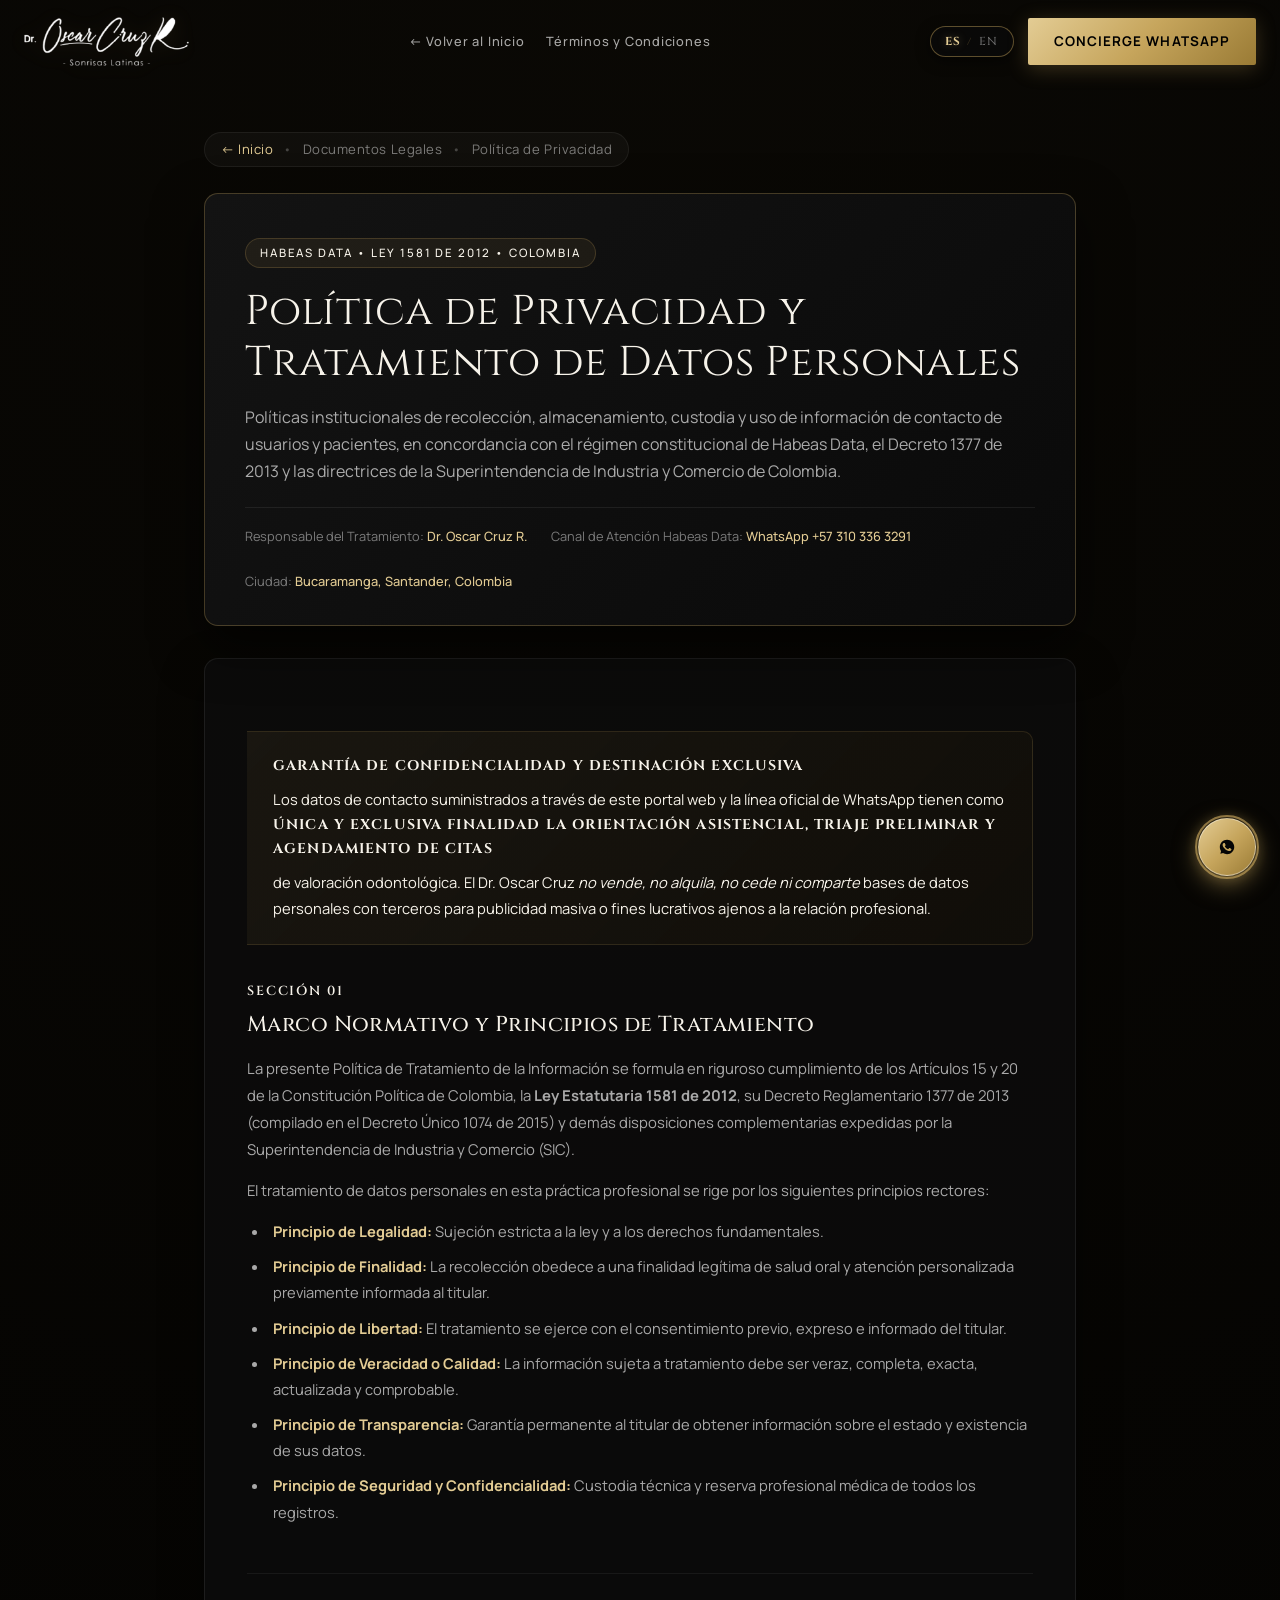
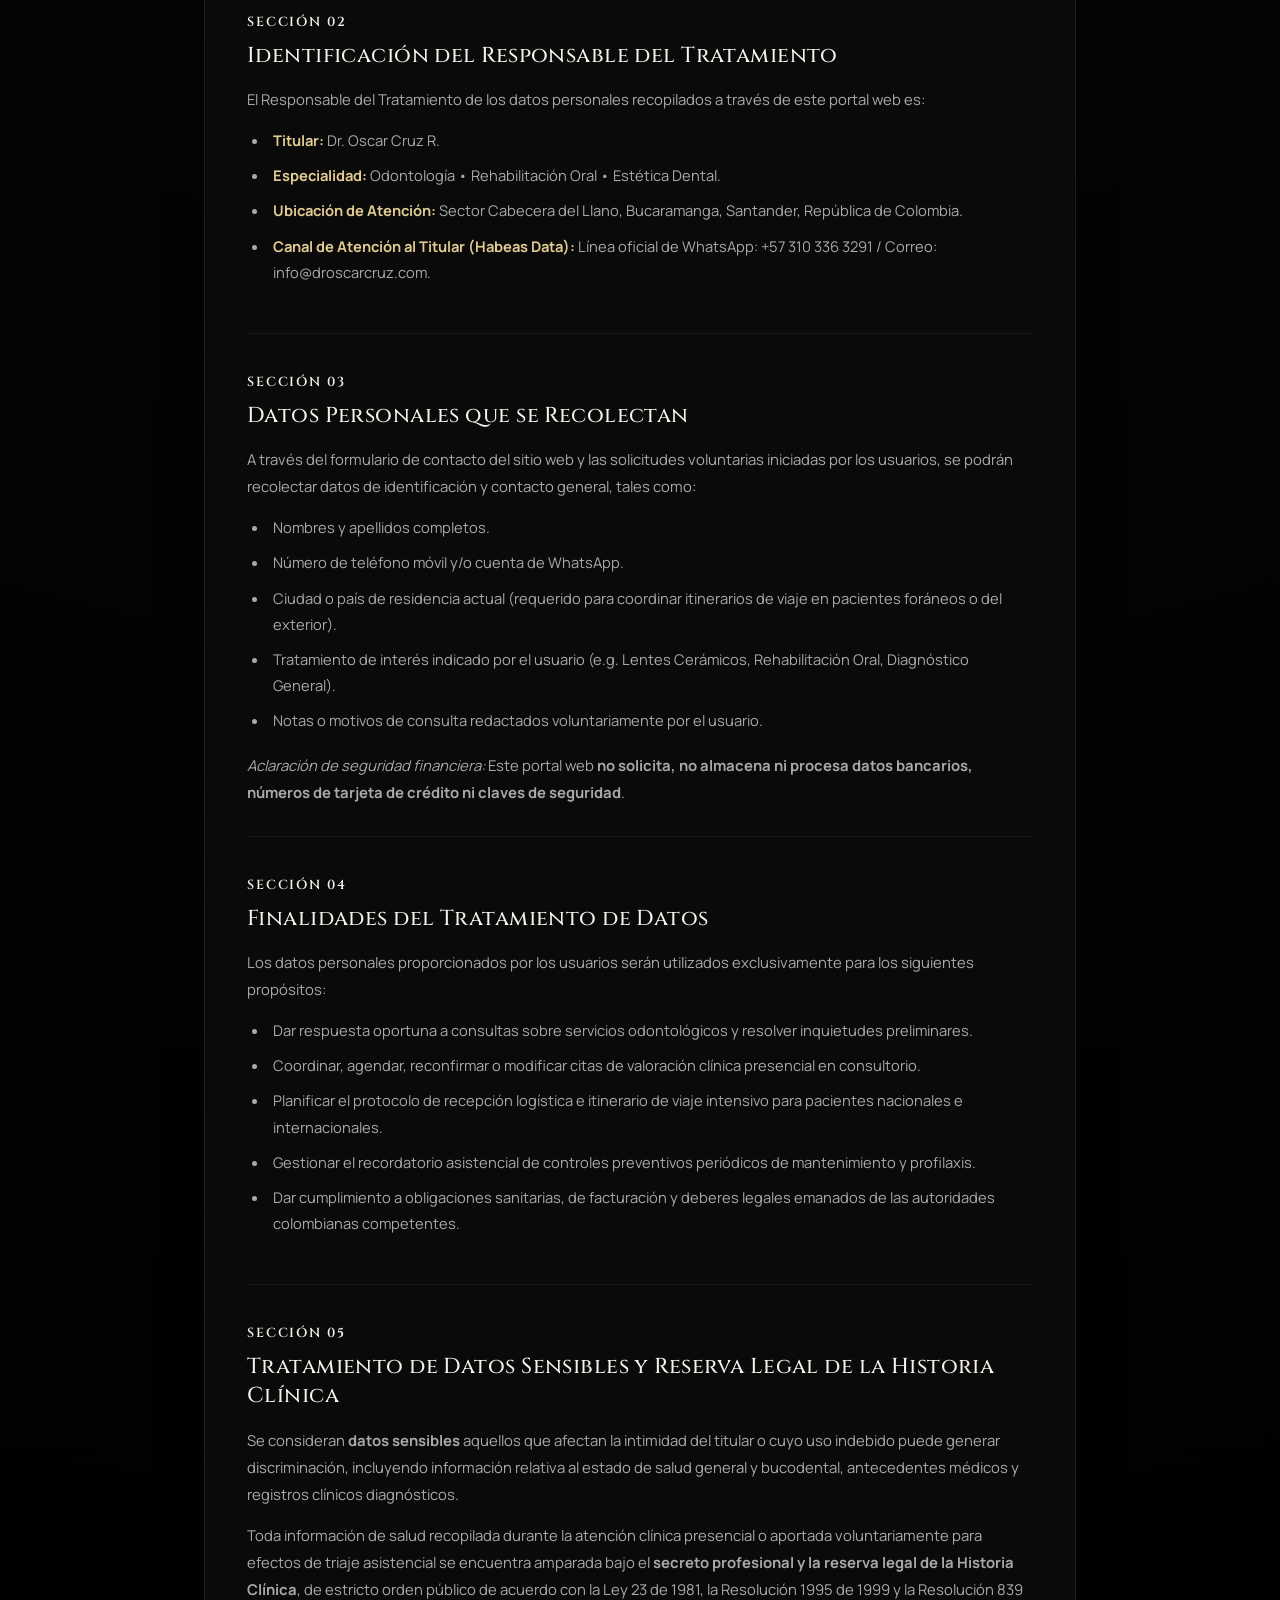
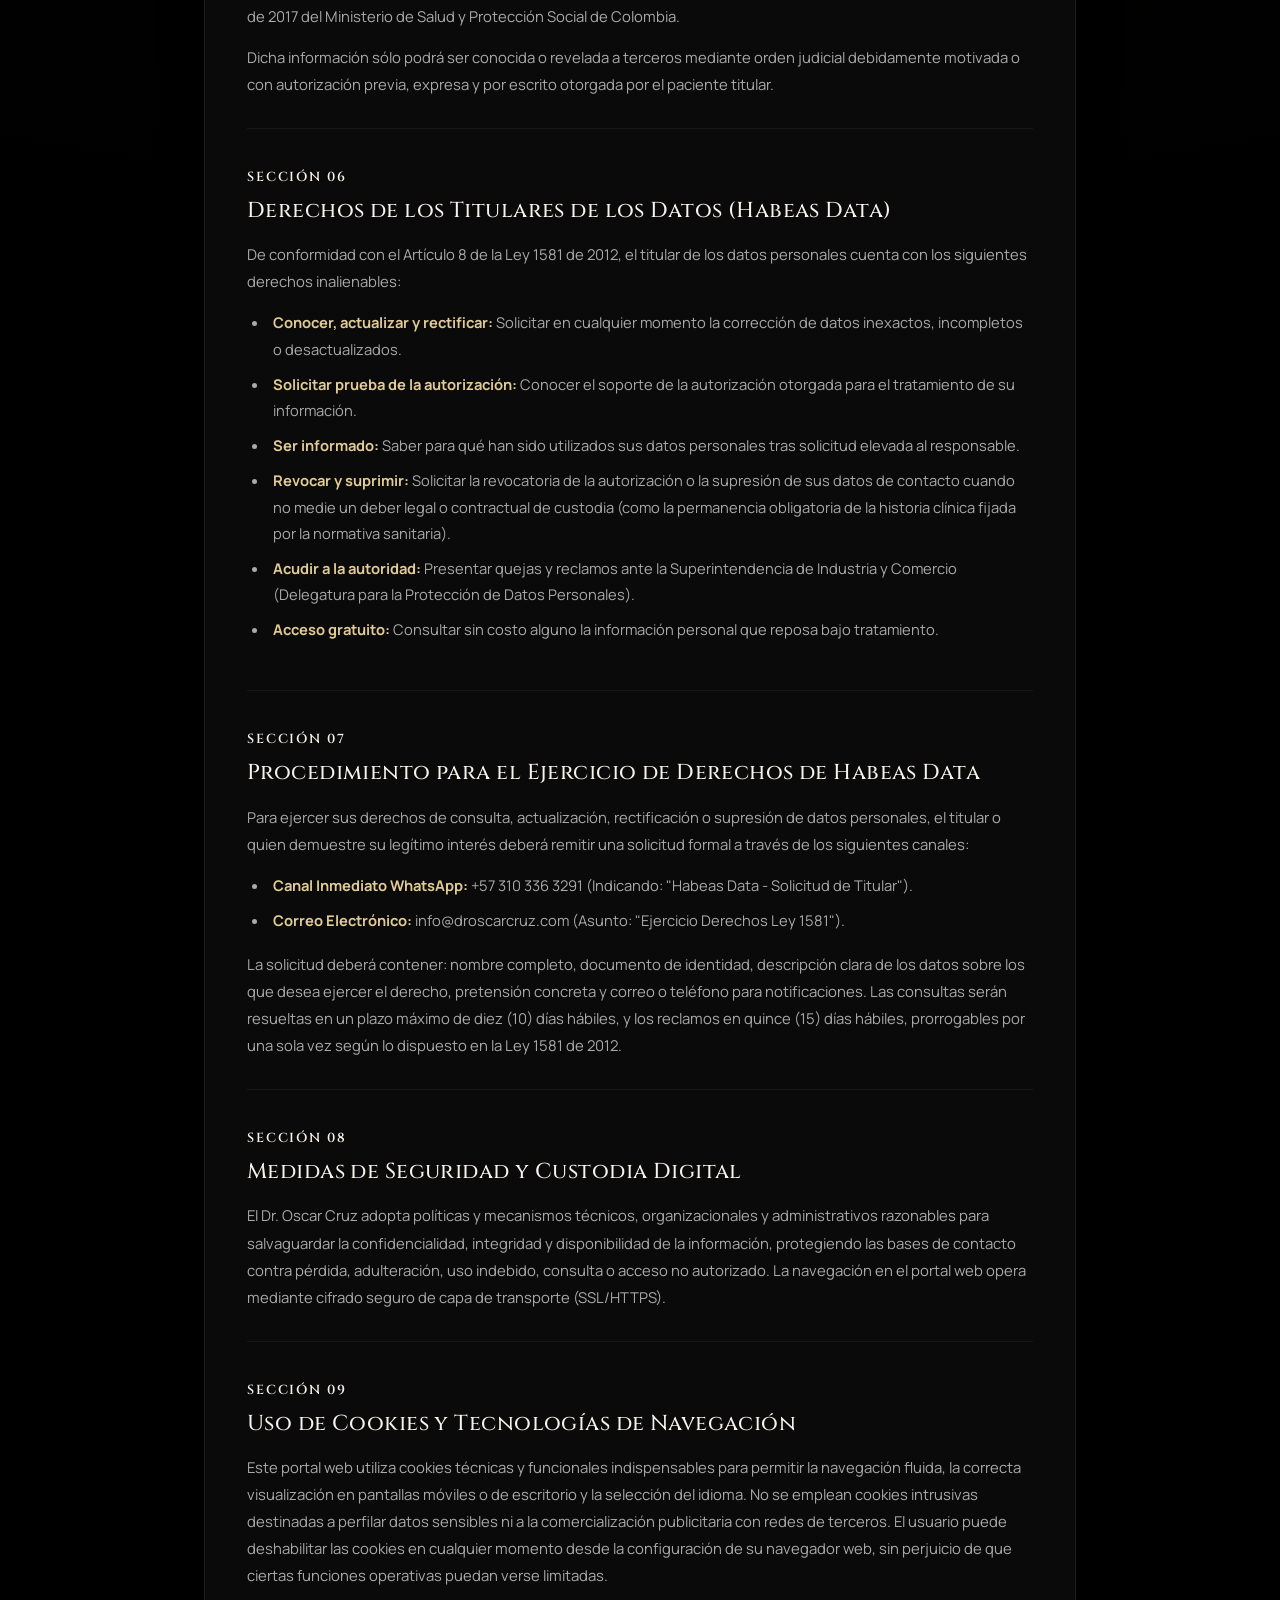
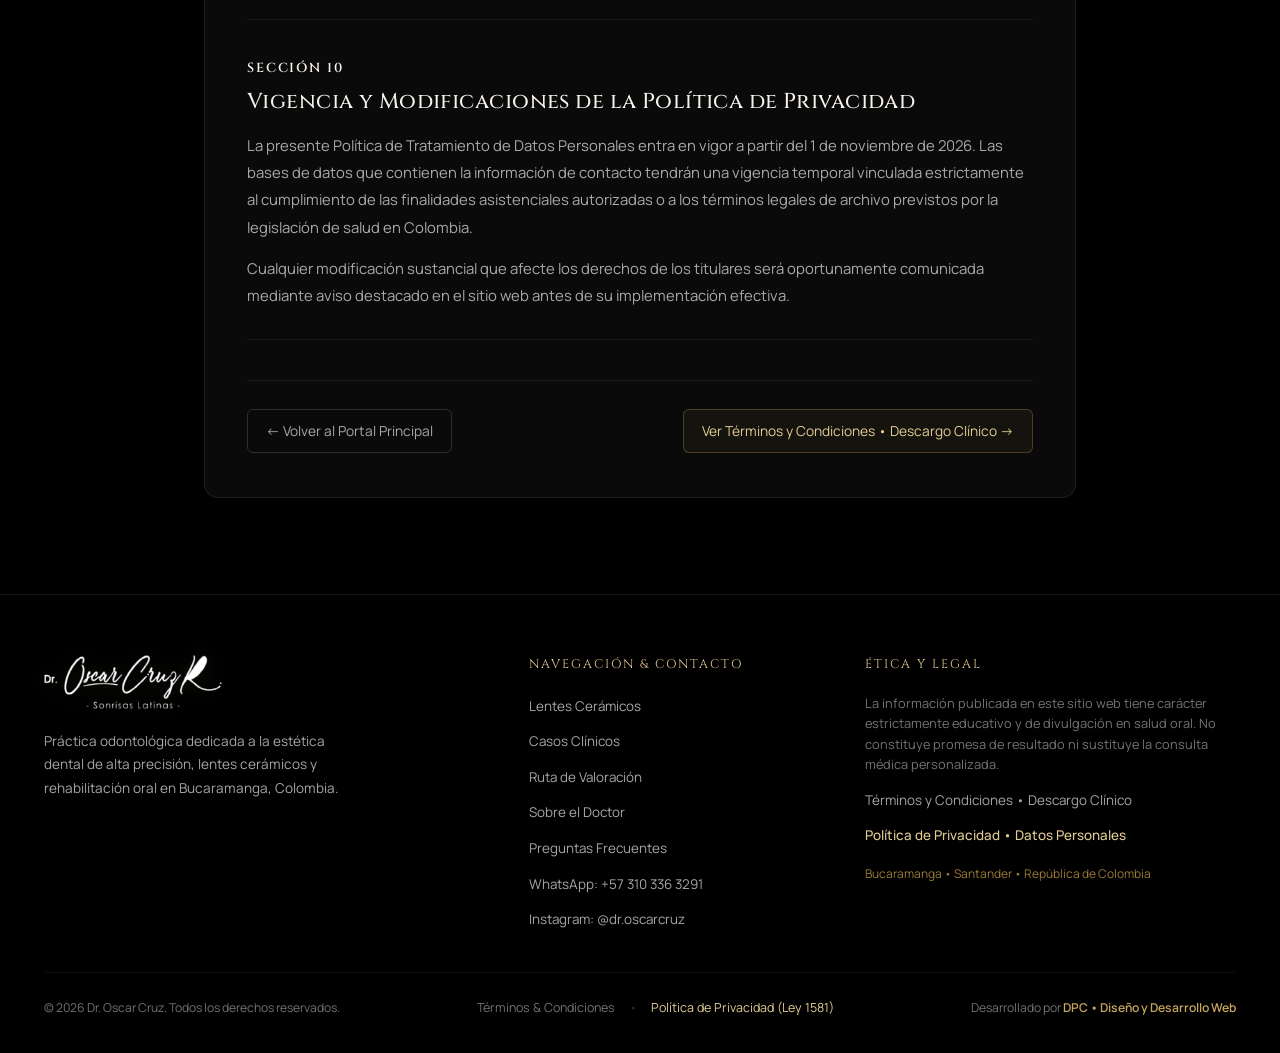
==== politica-de-privacidad.html @ 318e04a3 "feat: quiet luxury preloader entrance and continuous autoplay video reels" ====
<!DOCTYPE html>
<html lang="es">
<head>
    <meta charset="UTF-8">
    <meta name="viewport" content="width=device-width, initial-scale=1.0, maximum-scale=5.0">
    <title>Política de Privacidad &bull; Protección de Datos (Ley 1581) | Dr. Oscar Cruz R.</title>
    <meta name="description" content="Política de tratamiento y protección de datos personales (Habeas Data Ley 1581 de 2012) del sitio web oficial del Dr. Oscar Cruz R., Bucaramanga, Colombia.">
    <meta name="robots" content="index, follow">

    <!-- Google Fonts -->
    <link rel="preconnect" href="https://fonts.googleapis.com">
    <link rel="preconnect" href="https://fonts.gstatic.com" crossorigin>
    <link href="https://fonts.googleapis.com/css2?family=Cinzel:wght@400;500;600;700&family=Cormorant+Garamond:ital,wght@0,300;0,400;0,500;0,600;1,400&family=Manrope:wght@300;400;500;600&display=swap" rel="stylesheet">

    <!-- Favicon -->
    <link rel="icon" type="image/png" href="assets/img/logo_dr_oscar_cruz.png">

    <!-- Production CSS -->
    <link rel="stylesheet" href="css/styles.css?v=20261116_v11">
</head>
<body>

    <!-- ==========================================================================
         SITE HEADER
         ========================================================================== -->
    <header class="site-header scrolled" id="siteHeader">
        <div class="container header-inner">
            <!-- Brand Logo -->
            <a href="index.html" class="brand-lockup" aria-label="Dr. Oscar Cruz R. - Volver al Inicio">
                <img src="assets/img/logo_dr_oscar_cruz.png" alt="Dr. Oscar Cruz R. - Sonrisas Latinas" class="brand-logo-header" width="165" height="50">
            </a>

            <!-- Desktop Nav -->
            <nav class="main-nav" aria-label="Navegación legal">
                <a href="index.html" class="nav-link">&larr; Volver al Inicio</a>
                <a href="terminos-y-condiciones.html" class="nav-link">Términos y Condiciones</a>
            </nav>

            <!-- Header Actions -->
            <div class="header-actions-group">
                <button type="button" class="lang-toggle-btn" id="langToggleBtn" onclick="toggleLanguage(event)" aria-label="Cambiar idioma Español / Inglés" title="Cambiar idioma / Switch language">
                    <span class="lang-code active" data-lang="es">ES</span>
                    <span class="lang-divider">/</span>
                    <span class="lang-code" data-lang="en">EN</span>
                </button>

                <div class="header-cta">
                    <a href="https://wa.me/573103363291?text=Hola%20Dr.%20Oscar%20Cruz,%20quisiera%20consultar%20por%20una%20cita%20de%20valoraci%C3%B3n." target="_blank" rel="noopener" class="btn-gold-primary">
                        Concierge WhatsApp
                    </a>
                </div>

                <button class="hamburger-btn" id="hamburgerBtn" aria-label="Abrir menú" aria-expanded="false" aria-controls="mobileDrawer">
                    <div class="hamburger-icon">
                        <span></span>
                        <span></span>
                        <span></span>
                    </div>
                </button>
            </div>
        </div>
    </header>

    <!-- Mobile Navigation Drawer -->
    <div class="mobile-backdrop" id="mobileBackdrop"></div>
    <div class="mobile-drawer" id="mobileDrawer" aria-hidden="true">
        <button type="button" class="drawer-close" id="drawerClose" aria-label="Cerrar menú">
            <svg width="20" height="20" viewBox="0 0 24 24" fill="none" stroke="currentColor" stroke-width="1.8" stroke-linecap="round"><line x1="5" y1="5" x2="19" y2="19"/><line x1="19" y1="5" x2="5" y2="19"/></svg>
        </button>
        <div class="drawer-brand-header">
            <img src="assets/img/logo_dr_oscar_cruz.png" alt="Dr. Oscar Cruz R. - Sonrisas Latinas" class="drawer-logo-img" width="145" height="44">
        </div>
        <nav class="mobile-menu-links">
            <a href="index.html" class="mobile-nav-link" onclick="closeDrawer()">&larr; Volver al Inicio</a>
            <a href="terminos-y-condiciones.html" class="mobile-nav-link" onclick="closeDrawer()">Términos y Condiciones</a>
            <a href="index.html#tratamientos" class="mobile-nav-link" onclick="closeDrawer()">Tratamientos</a>
            <a href="index.html#contacto" class="mobile-nav-link" onclick="closeDrawer()">Contacto &amp; Ubicación</a>
        </nav>
        <div class="drawer-footer-cta">
            <a href="https://wa.me/573103363291?text=Hola%20Dr.%20Oscar%20Cruz,%20quisiera%20consultar%20por%20una%20cita%20de%20valoraci%C3%B3n." target="_blank" rel="noopener" class="btn-gold-primary" style="width: 100%;">
                Agendar por WhatsApp
            </a>
        </div>
    </div>

    <!-- ==========================================================================
         LEGAL CONTENT SECTION
         ========================================================================== -->
    <main class="legal-main">
        <div class="legal-container">

            <!-- Breadcrumb Navigation -->
            <div class="legal-breadcrumb">
                <a href="index.html">&larr; Inicio</a>
                <span class="sep">&bull;</span>
                <span>Documentos Legales</span>
                <span class="sep">&bull;</span>
                <span style="color: var(--text-light);">Política de Privacidad</span>
            </div>

            <!-- Header Card -->
            <div class="legal-header-card">
                <div class="legal-tag">Habeas Data &bull; Ley 1581 de 2012 &bull; Colombia</div>
                <h1 class="legal-title">Política de Privacidad y Tratamiento de Datos Personales</h1>
                <p class="legal-subtitle">
                    Políticas institucionales de recolección, almacenamiento, custodia y uso de información de contacto de usuarios y pacientes, en concordancia con el régimen constitucional de Habeas Data, el Decreto 1377 de 2013 y las directrices de la Superintendencia de Industria y Comercio de Colombia.
                </p>
                <div class="legal-meta-row">
                    <div class="legal-meta-item">
                        <span>Responsable del Tratamiento:</span> <strong>Dr. Oscar Cruz R.</strong>
                    </div>
                    <div class="legal-meta-item">
                        <span>Canal de Atención Habeas Data:</span> <strong>WhatsApp +57 310 336 3291</strong>
                    </div>
                    <div class="legal-meta-item">
                        <span>Ciudad:</span> <strong>Bucaramanga, Santander, Colombia</strong>
                    </div>
                </div>
            </div>

            <!-- Content Card -->
            <div class="legal-content-card">

                <!-- Primary Commitment Box -->
                <div class="legal-callout-warning">
                    <strong>Garantía de Confidencialidad y Destinación Exclusiva</strong>
                    Los datos de contacto suministrados a través de este portal web y la línea oficial de WhatsApp tienen como <strong>única y exclusiva finalidad la orientación asistencial, triaje preliminar y agendamiento de citas</strong> de valoración odontológica. El Dr. Oscar Cruz <em>no vende, no alquila, no cede ni comparte</em> bases de datos personales con terceros para publicidad masiva o fines lucrativos ajenos a la relación profesional.
                </div>

                <!-- Section 1 -->
                <div class="legal-section-block">
                    <div class="legal-sec-num">SECCIÓN 01</div>
                    <h2 class="legal-sec-h2">Marco Normativo y Principios de Tratamiento</h2>
                    <p class="legal-body-p">
                        La presente Política de Tratamiento de la Información se formula en riguroso cumplimiento de los Artículos 15 y 20 de la Constitución Política de Colombia, la <strong>Ley Estatutaria 1581 de 2012</strong>, su Decreto Reglamentario 1377 de 2013 (compilado en el Decreto Único 1074 de 2015) y demás disposiciones complementarias expedidas por la Superintendencia de Industria y Comercio (SIC).
                    </p>
                    <p class="legal-body-p">
                        El tratamiento de datos personales en esta práctica profesional se rige por los siguientes principios rectores:
                    </p>
                    <ul class="legal-list">
                        <li><strong>Principio de Legalidad:</strong> Sujeción estricta a la ley y a los derechos fundamentales.</li>
                        <li><strong>Principio de Finalidad:</strong> La recolección obedece a una finalidad legítima de salud oral y atención personalizada previamente informada al titular.</li>
                        <li><strong>Principio de Libertad:</strong> El tratamiento se ejerce con el consentimiento previo, expreso e informado del titular.</li>
                        <li><strong>Principio de Veracidad o Calidad:</strong> La información sujeta a tratamiento debe ser veraz, completa, exacta, actualizada y comprobable.</li>
                        <li><strong>Principio de Transparencia:</strong> Garantía permanente al titular de obtener información sobre el estado y existencia de sus datos.</li>
                        <li><strong>Principio de Seguridad y Confidencialidad:</strong> Custodia técnica y reserva profesional médica de todos los registros.</li>
                    </ul>
                </div>

                <!-- Section 2 -->
                <div class="legal-section-block">
                    <div class="legal-sec-num">SECCIÓN 02</div>
                    <h2 class="legal-sec-h2">Identificación del Responsable del Tratamiento</h2>
                    <p class="legal-body-p">
                        El Responsable del Tratamiento de los datos personales recopilados a través de este portal web es:
                    </p>
                    <ul class="legal-list">
                        <li><strong>Titular:</strong> Dr. Oscar Cruz R.</li>
                        <li><strong>Especialidad:</strong> Odontología &bull; Rehabilitación Oral &bull; Estética Dental.</li>
                        <li><strong>Ubicación de Atención:</strong> Sector Cabecera del Llano, Bucaramanga, Santander, República de Colombia.</li>
                        <li><strong>Canal de Atención al Titular (Habeas Data):</strong> Línea oficial de WhatsApp: +57 310 336 3291 / Correo: info@droscarcruz.com.</li>
                    </ul>
                </div>

                <!-- Section 3 -->
                <div class="legal-section-block">
                    <div class="legal-sec-num">SECCIÓN 03</div>
                    <h2 class="legal-sec-h2">Datos Personales que se Recolectan</h2>
                    <p class="legal-body-p">
                        A través del formulario de contacto del sitio web y las solicitudes voluntarias iniciadas por los usuarios, se podrán recolectar datos de identificación y contacto general, tales como:
                    </p>
                    <ul class="legal-list">
                        <li>Nombres y apellidos completos.</li>
                        <li>Número de teléfono móvil y/o cuenta de WhatsApp.</li>
                        <li>Ciudad o país de residencia actual (requerido para coordinar itinerarios de viaje en pacientes foráneos o del exterior).</li>
                        <li>Tratamiento de interés indicado por el usuario (e.g. Lentes Cerámicos, Rehabilitación Oral, Diagnóstico General).</li>
                        <li>Notas o motivos de consulta redactados voluntariamente por el usuario.</li>
                    </ul>
                    <p class="legal-body-p">
                        <em>Aclaración de seguridad financiera:</em> Este portal web <strong>no solicita, no almacena ni procesa datos bancarios, números de tarjeta de crédito ni claves de seguridad</strong>.
                    </p>
                </div>

                <!-- Section 4 -->
                <div class="legal-section-block">
                    <div class="legal-sec-num">SECCIÓN 04</div>
                    <h2 class="legal-sec-h2">Finalidades del Tratamiento de Datos</h2>
                    <p class="legal-body-p">
                        Los datos personales proporcionados por los usuarios serán utilizados exclusivamente para los siguientes propósitos:
                    </p>
                    <ul class="legal-list">
                        <li>Dar respuesta oportuna a consultas sobre servicios odontológicos y resolver inquietudes preliminares.</li>
                        <li>Coordinar, agendar, reconfirmar o modificar citas de valoración clínica presencial en consultorio.</li>
                        <li>Planificar el protocolo de recepción logística e itinerario de viaje intensivo para pacientes nacionales e internacionales.</li>
                        <li>Gestionar el recordatorio asistencial de controles preventivos periódicos de mantenimiento y profilaxis.</li>
                        <li>Dar cumplimiento a obligaciones sanitarias, de facturación y deberes legales emanados de las autoridades colombianas competentes.</li>
                    </ul>
                </div>

                <!-- Section 5 -->
                <div class="legal-section-block">
                    <div class="legal-sec-num">SECCIÓN 05</div>
                    <h2 class="legal-sec-h2">Tratamiento de Datos Sensibles y Reserva Legal de la Historia Clínica</h2>
                    <p class="legal-body-p">
                        Se consideran <strong>datos sensibles</strong> aquellos que afectan la intimidad del titular o cuyo uso indebido puede generar discriminación, incluyendo información relativa al estado de salud general y bucodental, antecedentes médicos y registros clínicos diagnósticos.
                    </p>
                    <p class="legal-body-p">
                        Toda información de salud recopilada durante la atención clínica presencial o aportada voluntariamente para efectos de triaje asistencial se encuentra amparada bajo el <strong>secreto profesional y la reserva legal de la Historia Clínica</strong>, de estricto orden público de acuerdo con la Ley 23 de 1981, la Resolución 1995 de 1999 y la Resolución 839 de 2017 del Ministerio de Salud y Protección Social de Colombia.
                    </p>
                    <p class="legal-body-p">
                        Dicha información sólo podrá ser conocida o revelada a terceros mediante orden judicial debidamente motivada o con autorización previa, expresa y por escrito otorgada por el paciente titular.
                    </p>
                </div>

                <!-- Section 6 -->
                <div class="legal-section-block">
                    <div class="legal-sec-num">SECCIÓN 06</div>
                    <h2 class="legal-sec-h2">Derechos de los Titulares de los Datos (Habeas Data)</h2>
                    <p class="legal-body-p">
                        De conformidad con el Artículo 8 de la Ley 1581 de 2012, el titular de los datos personales cuenta con los siguientes derechos inalienables:
                    </p>
                    <ul class="legal-list">
                        <li><strong>Conocer, actualizar y rectificar:</strong> Solicitar en cualquier momento la corrección de datos inexactos, incompletos o desactualizados.</li>
                        <li><strong>Solicitar prueba de la autorización:</strong> Conocer el soporte de la autorización otorgada para el tratamiento de su información.</li>
                        <li><strong>Ser informado:</strong> Saber para qué han sido utilizados sus datos personales tras solicitud elevada al responsable.</li>
                        <li><strong>Revocar y suprimir:</strong> Solicitar la revocatoria de la autorización o la supresión de sus datos de contacto cuando no medie un deber legal o contractual de custodia (como la permanencia obligatoria de la historia clínica fijada por la normativa sanitaria).</li>
                        <li><strong>Acudir a la autoridad:</strong> Presentar quejas y reclamos ante la Superintendencia de Industria y Comercio (Delegatura para la Protección de Datos Personales).</li>
                        <li><strong>Acceso gratuito:</strong> Consultar sin costo alguno la información personal que reposa bajo tratamiento.</li>
                    </ul>
                </div>

                <!-- Section 7 -->
                <div class="legal-section-block">
                    <div class="legal-sec-num">SECCIÓN 07</div>
                    <h2 class="legal-sec-h2">Procedimiento para el Ejercicio de Derechos de Habeas Data</h2>
                    <p class="legal-body-p">
                        Para ejercer sus derechos de consulta, actualización, rectificación o supresión de datos personales, el titular o quien demuestre su legítimo interés deberá remitir una solicitud formal a través de los siguientes canales:
                    </p>
                    <ul class="legal-list">
                        <li><strong>Canal Inmediato WhatsApp:</strong> +57 310 336 3291 (Indicando: "Habeas Data - Solicitud de Titular").</li>
                        <li><strong>Correo Electrónico:</strong> info@droscarcruz.com (Asunto: "Ejercicio Derechos Ley 1581").</li>
                    </ul>
                    <p class="legal-body-p">
                        La solicitud deberá contener: nombre completo, documento de identidad, descripción clara de los datos sobre los que desea ejercer el derecho, pretensión concreta y correo o teléfono para notificaciones. Las consultas serán resueltas en un plazo máximo de diez (10) días hábiles, y los reclamos en quince (15) días hábiles, prorrogables por una sola vez según lo dispuesto en la Ley 1581 de 2012.
                    </p>
                </div>

                <!-- Section 8 -->
                <div class="legal-section-block">
                    <div class="legal-sec-num">SECCIÓN 08</div>
                    <h2 class="legal-sec-h2">Medidas de Seguridad y Custodia Digital</h2>
                    <p class="legal-body-p">
                        El Dr. Oscar Cruz adopta políticas y mecanismos técnicos, organizacionales y administrativos razonables para salvaguardar la confidencialidad, integridad y disponibilidad de la información, protegiendo las bases de contacto contra pérdida, adulteración, uso indebido, consulta o acceso no autorizado. La navegación en el portal web opera mediante cifrado seguro de capa de transporte (SSL/HTTPS).
                    </p>
                </div>

                <!-- Section 9 -->
                <div class="legal-section-block">
                    <div class="legal-sec-num">SECCIÓN 09</div>
                    <h2 class="legal-sec-h2">Uso de Cookies y Tecnologías de Navegación</h2>
                    <p class="legal-body-p">
                        Este portal web utiliza cookies técnicas y funcionales indispensables para permitir la navegación fluida, la correcta visualización en pantallas móviles o de escritorio y la selección del idioma. No se emplean cookies intrusivas destinadas a perfilar datos sensibles ni a la comercialización publicitaria con redes de terceros. El usuario puede deshabilitar las cookies en cualquier momento desde la configuración de su navegador web, sin perjuicio de que ciertas funciones operativas puedan verse limitadas.
                    </p>
                </div>

                <!-- Section 10 -->
                <div class="legal-section-block">
                    <div class="legal-sec-num">SECCIÓN 10</div>
                    <h2 class="legal-sec-h2">Vigencia y Modificaciones de la Política de Privacidad</h2>
                    <p class="legal-body-p">
                        La presente Política de Tratamiento de Datos Personales entra en vigor a partir del 1 de noviembre de 2026. Las bases de datos que contienen la información de contacto tendrán una vigencia temporal vinculada estrictamente al cumplimiento de las finalidades asistenciales autorizadas o a los términos legales de archivo previstos por la legislación de salud en Colombia.
                    </p>
                    <p class="legal-body-p">
                        Cualquier modificación sustancial que afecte los derechos de los titulares será oportunamente comunicada mediante aviso destacado en el sitio web antes de su implementación efectiva.
                    </p>
                </div>

                <!-- Navigation between legal pages -->
                <div class="legal-nav-switch">
                    <a href="index.html" class="legal-btn-link legal-back-home">&larr; Volver al Portal Principal</a>
                    <a href="terminos-y-condiciones.html" class="legal-btn-link">Ver Términos y Condiciones &bull; Descargo Clínico &rarr;</a>
                </div>

            </div>
        </div>
    </main>

    <!-- ==========================================================================
         SITE FOOTER
         ========================================================================== -->
    <footer class="site-footer">
        <div class="container">
            <div class="footer-grid">
                <!-- Col 1: Brand -->
                <div>
                    <a href="index.html" class="brand-lockup footer-brand-lockup" aria-label="Dr. Oscar Cruz R. - Inicio">
                        <img src="assets/img/logo_dr_oscar_cruz.png" alt="Dr. Oscar Cruz R. - Sonrisas Latinas" class="brand-logo-footer" width="185" height="56" loading="lazy">
                    </a>
                    <p class="footer-brand-p">
                        Práctica odontológica dedicada a la estética dental de alta precisión, lentes cerámicos y rehabilitación oral en Bucaramanga, Colombia.
                    </p>
                </div>

                <!-- Col 2: Navigation & Direct Channels -->
                <div>
                    <div class="footer-col-title">Navegación &amp; Contacto</div>
                    <ul class="footer-links-list">
                        <li><a href="index.html#tratamientos">Lentes Cerámicos</a></li>
                        <li><a href="index.html#casos">Casos Clínicos</a></li>
                        <li><a href="index.html#proceso">Ruta de Valoración</a></li>
                        <li><a href="index.html#doctor">Sobre el Doctor</a></li>
                        <li><a href="index.html#preguntas">Preguntas Frecuentes</a></li>
                        <li><a href="https://wa.me/573103363291?text=Hola%20Dr.%20Oscar%20Cruz,%20quisiera%20agendar%20una%20valoraci%C3%B3n." target="_blank" rel="noopener">WhatsApp: +57 310 336 3291</a></li>
                        <li><a href="https://www.instagram.com/dr.oscarcruz?utm_source=ig_web_button_share_sheet&xtok=ZDNlZDc0MzIxNw==" target="_blank" rel="noopener">Instagram: @dr.oscarcruz</a></li>
                    </ul>
                </div>

                <!-- Col 3: Legal & Ethics -->
                <div>
                    <div class="footer-col-title">Ética y Legal</div>
                    <p style="font-size: 0.8rem; color: var(--text-dim); line-height: 1.6; margin-bottom: 12px;">
                        La información publicada en este sitio web tiene carácter estrictamente educativo y de divulgación en salud oral. No constituye promesa de resultado ni sustituye la consulta médica personalizada.
                    </p>
                    <ul class="footer-links-list" style="margin-bottom: 16px;">
                        <li><a href="terminos-y-condiciones.html">Términos y Condiciones &bull; Descargo Clínico</a></li>
                        <li><a href="politica-de-privacidad.html" style="color: var(--gold-soft); font-weight: 500;">Política de Privacidad &bull; Datos Personales</a></li>
                    </ul>
                    <p style="font-size: 0.75rem; color: var(--gold-deep);">
                        Bucaramanga &bull; Santander &bull; República de Colombia
                    </p>
                </div>
            </div>

            <div class="footer-bottom-bar">
                <div>
                    &copy; <span id="currentYear"></span> Dr. Oscar Cruz. Todos los derechos reservados.
                </div>
                <div class="footer-legal-bar-links" style="display: flex; gap: 14px; flex-wrap: wrap; align-items: center; justify-content: center; font-size: 0.78rem;">
                    <a href="terminos-y-condiciones.html" style="color: var(--text-dim); text-decoration: none;">Términos &amp; Condiciones</a>
                    <span style="color: var(--text-dim); opacity: 0.35;">&bull;</span>
                    <a href="politica-de-privacidad.html" style="color: var(--gold-soft); text-decoration: none;">Política de Privacidad (Ley 1581)</a>
                </div>
                <div>
                    Desarrollado por <span class="dpc-credit">DPC &bull; Diseño y Desarrollo Web</span>
                </div>
            </div>
        </div>
    </footer>

    <!-- Floating WhatsApp Button -->
    <a href="https://wa.me/573103363291?text=Hola%20Dr.%20Oscar%20Cruz,%20quisiera%20consultar%20por%20una%20cita%20de%20valoraci%C3%B3n." target="_blank" rel="noopener" class="floating-whatsapp-fab" aria-label="Escribir por WhatsApp al Dr. Oscar Cruz (310 336 3291)">
        <div class="whatsapp-fab-pulse"></div>
        <svg width="30" height="30" viewBox="0 0 24 24" fill="currentColor">
            <path d="M12.031 6.172c-3.181 0-5.767 2.586-5.768 5.766-.001 1.298.38 2.27 1.019 3.287l-.582 2.128 2.182-.573c.978.58 1.911.928 3.145.929 3.178 0 5.767-2.587 5.768-5.766.001-3.187-2.575-5.77-5.764-5.771zm3.392 8.244c-.144.405-.837.774-1.17.824-.299.045-.677.063-1.092-.069-.252-.08-.575-.187-.988-.365-1.739-.751-2.874-2.502-2.961-2.617-.087-.116-.708-.94-.708-1.793s.448-1.273.607-1.446c.159-.173.346-.217.462-.217l.332.006c.106.005.249-.04.39.298.144.347.491 1.2.534 1.287.043.087.072.188.014.304-.058.116-.087.188-.173.289l-.26.304c-.087.086-.177.18-.076.354.101.174.449.741.964 1.201.662.591 1.221.774 1.394.86.173.086.275.072.376-.044.101-.116.433-.506.549-.68.116-.173.231-.145.39-.087s1.011.477 1.184.564.289.13.332.202c.043.073.043.419-.101.824z"/>
        </svg>
    </a>

    <!-- Production JavaScript -->
    <script src="js/main.js?v=20261116_v11"></script>
</body>
</html>
---- css/styles.css ----
/* ==========================================================================
   DR. OSCAR CRUZ — SITIO WEB OFICIAL DE PRODUCCIÓN
   COLOR TOKENS & QUIET LUXURY FOUNDATIONS
   ========================================================================== */
:root {
    --black: #000000;
    --ink: #050505;
    --graphite: #0A0A0A;
    --charcoal: #242424;
    --border-dark: rgba(255, 255, 255, 0.08);
    
    --gold: #C6A55C;
    --gold-soft: #E3CC94;
    --gold-deep: #9A7B35;
    --gold-gradient: linear-gradient(135deg, #E3CC94 0%, #C6A55C 50%, #9A7B35 100%);
    --gold-glow: rgba(198, 165, 92, 0.22);
    --gold-border: rgba(198, 165, 92, 0.35);
    
    --ivory: #F7F3EA;
    --ivory-warm: #EFE9DC;
    --text-dark: #0A0A0A;
    --text-muted-light: #5A564F;
    --border-light: rgba(10, 10, 10, 0.08);

    --white: #FFFFFF;
    --text-muted: rgba(255, 255, 255, 0.65);
    --text-dim: rgba(255, 255, 255, 0.45);
    
    --font-serif: 'Cormorant Garamond', Georgia, serif;
    --font-display: 'Cinzel', 'Times New Roman', serif;
    --font-sans: 'Manrope', -apple-system, BlinkMacSystemFont, "Segoe UI", Roboto, sans-serif;
    
    --ease-luxury: cubic-bezier(0.16, 1, 0.3, 1);
    --header-h: 84px;
    --ig-grad: linear-gradient(45deg, #feda75 0%, #fa7e1e 25%, #d62976 50%, #962fbf 75%, #4f5bd5 100%);
}

/* Reset & Global Standards */
*, *::before, *::after {
    box-sizing: border-box;
    margin: 0;
    padding: 0;
}
html {
    scroll-behavior: smooth;
    -webkit-text-size-adjust: 100%;
    background-color: var(--black);
    color: var(--ivory);
    font-family: var(--font-sans);
}
body {
    line-height: 1.6;
    overflow-x: hidden;
    background-color: var(--black);
    font-size: 16px;
}
img {
    max-width: 100%;
    height: auto;
    display: block;
}
button, input, select, textarea {
    font-family: inherit;
    font-size: inherit;
}
a {
    color: inherit;
    text-decoration: none;
}

/* Accessible Focus Outline */
:focus-visible {
    outline: 2px solid var(--gold);
    outline-offset: 3px;
}

/* Global Section Anchor Offset for Sticky Header */
section[id] {
    scroll-margin-top: 88px;
}

/* Typography Utilities */
.text-gold-gradient {
    background: var(--gold-gradient);
    -webkit-background-clip: text;
    background-clip: text;
    -webkit-text-fill-color: transparent;
    display: inline-block;
}
.kicker-gold {
    font-family: var(--font-display);
    font-size: 0.75rem;
    letter-spacing: 0.22em;
    text-transform: uppercase;
    color: var(--gold-soft);
    display: inline-flex;
    align-items: center;
    gap: 10px;
    margin-bottom: 14px;
}
.kicker-gold::before, .kicker-gold::after {
    content: '';
    width: 24px;
    height: 1px;
    background: var(--gold-border);
}
.section-title-editorial {
    font-family: var(--font-serif);
    font-size: clamp(2.4rem, 4.5vw, 3.8rem);
    font-weight: 500;
    letter-spacing: -0.01em;
    line-height: 1.15;
    margin-bottom: 18px;
}
.section-subtitle-editorial {
    font-size: 1.05rem;
    max-width: 640px;
    line-height: 1.7;
    color: var(--text-muted);
    margin: 0 auto;
}

.container {
    width: 100%;
    max-width: 1240px;
    margin: 0 auto;
    padding: 0 24px;
}

/* ==========================================================================
   HEADER & NAVIGATION (GLASSMORPHISM & ACCESSIBLE)
   ========================================================================== */
.site-header {
    position: fixed;
    top: 0;
    left: 0;
    right: 0;
    height: var(--header-h);
    z-index: 100;
    transition: background 0.3s var(--ease-luxury), border-color 0.3s var(--ease-luxury), backdrop-filter 0.3s;
    display: flex;
    align-items: center;
    border-bottom: 1px solid transparent;
}
.site-header.scrolled {
    background: rgba(10, 10, 10, 0.92);
    backdrop-filter: blur(16px);
    border-bottom-color: var(--border-dark);
}
.header-inner {
    display: flex;
    align-items: center;
    justify-content: space-between;
    width: 100%;
}

/* Monogram Brand Mark */
.brand-lockup {
    display: flex;
    align-items: center;
    gap: 14px;
    text-decoration: none;
}
.monogram-circle {
    width: 44px;
    height: 44px;
    border-radius: 50%;
    border: 1px solid var(--gold);
    display: flex;
    align-items: center;
    justify-content: center;
    background: radial-gradient(circle, rgba(198, 165, 92, 0.15) 0%, transparent 80%);
    box-shadow: 0 0 15px rgba(198, 165, 92, 0.1);
    position: relative;
}
.monogram-text {
    font-family: var(--font-display);
    font-size: 1.05rem;
    font-weight: 700;
    color: var(--gold-soft);
    letter-spacing: 0.05em;
}
.brand-text-col {
    display: flex;
    flex-direction: column;
}
.brand-name {
    font-family: var(--font-display);
    font-size: 0.92rem;
    font-weight: 600;
    letter-spacing: 0.16em;
    color: var(--ivory);
    text-transform: uppercase;
}
.brand-tagline {
    font-size: 0.62rem;
    letter-spacing: 0.18em;
    text-transform: uppercase;
    color: var(--gold);
    font-weight: 500;
}

/* Navigation Links */
.main-nav {
    display: flex;
    align-items: center;
    gap: 28px;
}
.nav-link {
    font-size: 0.85rem;
    font-weight: 500;
    letter-spacing: 0.06em;
    color: var(--text-muted);
    transition: color 0.25s;
    position: relative;
    padding: 6px 0;
}
.nav-link:hover, .nav-link:focus {
    color: var(--gold-soft);
}
.nav-link::after {
    content: '';
    position: absolute;
    bottom: 0;
    left: 0;
    width: 0%;
    height: 1px;
    background: var(--gold);
    transition: width 0.3s var(--ease-luxury);
}
.nav-link:hover::after {
    width: 100%;
}

/* Header Actions & Language Toggle (ES / EN) */
.header-actions-group {
    display: flex;
    align-items: center;
    gap: 14px;
}
.lang-toggle-btn {
    display: inline-flex;
    align-items: center;
    justify-content: center;
    gap: 6px;
    background: rgba(10, 10, 10, 0.88);
    border: 1px solid rgba(198, 165, 92, 0.45);
    border-radius: 999px;
    padding: 7px 14px;
    font-family: var(--font-display);
    font-size: 0.72rem;
    letter-spacing: 0.12em;
    color: var(--text-muted);
    cursor: pointer;
    transition: all 0.25s var(--ease-luxury);
    box-shadow: 0 4px 14px rgba(0, 0, 0, 0.55);
    flex-shrink: 0;
}
.lang-toggle-btn:hover {
    border-color: var(--gold);
    background: rgba(198, 165, 92, 0.14);
    box-shadow: 0 0 16px rgba(198, 165, 92, 0.3);
}
.lang-toggle-btn .lang-code {
    color: rgba(255, 255, 255, 0.42);
    font-weight: 500;
    transition: color 0.2s ease, text-shadow 0.2s ease;
}
.lang-toggle-btn .lang-code.active {
    color: var(--gold-soft);
    font-weight: 700;
    text-shadow: 0 0 8px rgba(227, 204, 148, 0.4);
}
.lang-toggle-btn .lang-divider {
    color: rgba(198, 165, 92, 0.38);
    font-size: 0.65rem;
}
.drawer-lang-btn {
    width: 100%;
    padding: 11px 16px;
    margin-bottom: 12px;
    border-radius: 6px;
    font-size: 0.78rem;
}
@media (max-width: 640px) {
    .header-actions-group {
        gap: 10px;
    }
    .lang-toggle-btn {
        padding: 6px 11px;
        font-size: 0.68rem;
    }
}

/* Gold CTA Buttons */
.btn-gold-primary {
    background: var(--gold-gradient);
    color: var(--black);
    font-family: var(--font-sans);
    font-size: 0.84rem;
    font-weight: 700;
    letter-spacing: 0.08em;
    text-transform: uppercase;
    padding: 13px 26px;
    border-radius: 2px;
    display: inline-flex;
    align-items: center;
    justify-content: center;
    gap: 10px;
    border: none;
    cursor: pointer;
    text-decoration: none;
    transition: transform 0.25s var(--ease-luxury), box-shadow 0.25s var(--ease-luxury), filter 0.25s;
    box-shadow: 0 4px 20px rgba(198, 165, 92, 0.25);
}
.btn-gold-primary:hover {
    transform: translateY(-2px);
    box-shadow: 0 8px 28px rgba(198, 165, 92, 0.4);
    filter: brightness(1.05);
}
.btn-gold-outline {
    background: transparent;
    color: var(--ivory);
    border: 1px solid var(--gold-border);
    font-family: var(--font-sans);
    font-size: 0.84rem;
    font-weight: 600;
    letter-spacing: 0.08em;
    text-transform: uppercase;
    padding: 13px 26px;
    border-radius: 2px;
    display: inline-flex;
    align-items: center;
    justify-content: center;
    gap: 10px;
    text-decoration: none;
    transition: all 0.25s;
}
.btn-gold-outline:hover {
    border-color: var(--gold);
    background: rgba(198, 165, 92, 0.08);
    color: var(--gold-soft);
}

/* Mobile Hamburger */
.hamburger-btn {
    display: none;
    background: transparent;
    border: none;
    color: var(--ivory);
    cursor: pointer;
    padding: 8px;
    z-index: 102;
}
.hamburger-icon {
    width: 24px;
    height: 18px;
    position: relative;
    display: flex;
    flex-direction: column;
    justify-content: space-between;
}
.hamburger-icon span {
    display: block;
    height: 2px;
    width: 100%;
    background: var(--ivory);
    transition: all 0.3s;
}
.hamburger-btn[aria-expanded="true"] .hamburger-icon span:nth-child(1) {
    transform: translateY(8px) rotate(45deg);
}
.hamburger-btn[aria-expanded="true"] .hamburger-icon span:nth-child(2) {
    opacity: 0;
}
.hamburger-btn[aria-expanded="true"] .hamburger-icon span:nth-child(3) {
    transform: translateY(-8px) rotate(-45deg);
}

/* Mobile Nav Drawer */
.mobile-drawer {
    position: fixed;
    top: 0;
    right: 0;
    width: 82%;
    max-width: 360px;
    height: 100vh;
    background: var(--ink);
    border-left: 1px solid var(--border-dark);
    z-index: 101;
    transform: translateX(100%);
    transition: transform 0.4s var(--ease-luxury);
    padding: 110px 32px 40px;
    display: flex;
    flex-direction: column;
    justify-content: space-between;
}
.mobile-drawer.open {
    transform: translateX(0);
}
.mobile-backdrop {
    position: fixed;
    inset: 0;
    background: rgba(0, 0, 0, 0.7);
    backdrop-filter: blur(4px);
    z-index: 100;
    opacity: 0;
    pointer-events: none;
    transition: opacity 0.3s;
}
.mobile-backdrop.open {
    opacity: 1;
    pointer-events: auto;
}
.mobile-menu-links {
    display: flex;
    flex-direction: column;
    gap: 22px;
}
.mobile-nav-link {
    font-family: var(--font-serif);
    font-size: 1.5rem;
    color: var(--ivory);
    border-bottom: 1px solid rgba(255, 255, 255, 0.05);
    padding-bottom: 12px;
}

/* ==========================================================================
   HERO SECTION: REFINED EDITORIAL BALANCE
   ========================================================================== */
.hero-section {
    position: relative;
    min-height: 100vh;
    padding-top: calc(var(--header-h) + 40px);
    padding-bottom: 60px;
    display: flex;
    flex-direction: column;
    justify-content: center;
    background: radial-gradient(circle at 70% 35%, rgba(198, 165, 92, 0.08) 0%, transparent 60%),
                radial-gradient(circle at 10% 80%, rgba(26, 26, 26, 0.8) 0%, transparent 70%),
                var(--black);
    overflow: hidden;
    border-bottom: 1px solid var(--border-dark);
}
.hero-grid {
    display: grid;
    grid-template-columns: 1.15fr 0.85fr;
    align-items: center;
    gap: 50px;
    position: relative;
    z-index: 2;
}
.hero-content {
    max-width: 620px;
}
.hero-headline {
    font-family: var(--font-serif);
    font-size: clamp(2.8rem, 5.2vw, 4.6rem);
    font-weight: 500;
    line-height: 1.08;
    letter-spacing: -0.02em;
    color: var(--ivory);
    margin-bottom: 22px;
}
.hero-headline em {
    font-style: italic;
    font-family: var(--font-serif);
    color: var(--gold-soft);
}
.hero-sub {
    font-size: 1.12rem;
    line-height: 1.7;
    color: var(--text-muted);
    margin-bottom: 34px;
}
.hero-cta-group {
    display: flex;
    align-items: center;
    gap: 16px;
    flex-wrap: wrap;
    margin-bottom: 38px;
}

/* Doctor Portrait Framing */
.hero-portrait-col {
    position: relative;
    display: flex;
    justify-content: center;
}
.portrait-frame-wrapper {
    position: relative;
    width: 100%;
    max-width: 380px;
    border-radius: 6px;
    padding: 8px;
    background: linear-gradient(145deg, rgba(198, 165, 92, 0.35), rgba(255, 255, 255, 0.05), rgba(198, 165, 92, 0.15));
    box-shadow: 0 25px 60px -15px rgba(0, 0, 0, 0.8), 0 0 30px rgba(198, 165, 92, 0.12);
}
.portrait-inner-box {
    position: relative;
    border-radius: 4px;
    overflow: hidden;
    background: var(--ink);
    aspect-ratio: 4 / 5;
}
.doctor-img-portrait {
    width: 100%;
    height: 100%;
    object-fit: cover;
    object-position: center 6%;
    display: block;
    filter: contrast(1.04) brightness(0.98);
}
.portrait-vignette {
    position: absolute;
    inset: 0;
    background: linear-gradient(180deg, transparent 65%, rgba(10, 10, 10, 0.9) 100%),
                radial-gradient(circle at 50% 50%, transparent 60%, rgba(10, 10, 10, 0.4) 100%);
    pointer-events: none;
}

/* ==========================================================================
   TREATMENTS EXPLORER: TABS WITH CLINICAL PURITY
   ========================================================================== */
.treatments-section {
    padding: 110px 0;
    background-color: var(--ink);
    border-bottom: 1px solid var(--border-dark);
    position: relative;
}
.section-header-centered {
    text-align: center;
    max-width: 760px;
    margin: 0 auto 50px;
}

.treatment-tab-pane {
    display: none;
    background: var(--graphite);
    border: 1px solid var(--border-dark);
    border-radius: 6px;
    padding: 48px;
    box-shadow: 0 20px 45px rgba(0, 0, 0, 0.4);
    animation: fadeInTab 0.4s var(--ease-luxury);
}
.treatment-tab-pane.active {
    display: grid;
    grid-template-columns: 1.2fr 0.8fr;
    gap: 40px;
    align-items: center;
}
@keyframes fadeInTab {
    from { opacity: 0; transform: translateY(8px); }
    to { opacity: 1; transform: translateY(0); }
}

/* ==========================================================================
   BEFORE / AFTER SLIDER (CASOS CLÍNICOS & LEY 1581)
   ========================================================================== */
.cases-section {
    padding: 110px 0;
    background-color: var(--ivory);
    color: var(--text-dark);
    border-bottom: 1px solid var(--border-light);
    position: relative;
}
.cases-section .kicker-gold {
    color: var(--gold-deep);
}
.cases-section .kicker-gold::before, .cases-section .kicker-gold::after {
    background: var(--gold-deep);
}
.cases-section .section-title-editorial {
    color: var(--text-dark);
}
.cases-section .section-subtitle-editorial {
    color: var(--text-muted-light);
}

.case-slider-container {
    max-width: 960px;
    margin: 0 auto 36px;
    background: #E8E2D5;
    border: 1px solid rgba(0, 0, 0, 0.1);
    border-radius: 6px;
    overflow: hidden;
    box-shadow: 0 20px 40px rgba(0, 0, 0, 0.08);
    position: relative;
}

.comparison-viewer {
    position: relative;
    width: 100%;
    aspect-ratio: 16 / 9;
    user-select: none;
    overflow: hidden;
    touch-action: pan-y;
    background: #111111;
}
.comp-layer {
    position: absolute;
    inset: 0;
    width: 100%;
    height: 100%;
    display: flex;
    align-items: center;
    justify-content: center;
}
.comp-layer-after {
    background: radial-gradient(circle at 50% 50%, #0b0b0b 0%, #000000 100%);
}
.comp-layer-before {
    background: radial-gradient(circle at 50% 50%, #0a0a0a 0%, #080808 100%);
    width: 50%;
    overflow: hidden;
    border-right: 2px solid var(--gold);
    z-index: 2;
}

/* Slider Handle */
.slider-divider-line {
    position: absolute;
    top: 0;
    bottom: 0;
    left: 50%;
    width: 2px;
    background: var(--gold);
    z-index: 3;
    transform: translateX(-50%);
    pointer-events: none;
    box-shadow: 0 0 12px rgba(198, 165, 92, 0.6);
}
.slider-handle-button {
    position: absolute;
    top: 50%;
    left: 50%;
    transform: translate(-50%, -50%);
    width: 44px;
    height: 44px;
    border-radius: 50%;
    background: var(--gold-gradient);
    border: 2px solid var(--ivory);
    color: var(--black);
    display: flex;
    align-items: center;
    justify-content: center;
    z-index: 4;
    cursor: ew-resize;
    box-shadow: 0 4px 16px rgba(0, 0, 0, 0.4);
    touch-action: none;
}

.case-legal-notice {
    max-width: 820px;
    margin: 0 auto;
    text-align: center;
    font-size: 0.78rem;
    color: var(--text-muted-light);
    line-height: 1.6;
    border-top: 1px solid rgba(0, 0, 0, 0.08);
    padding-top: 20px;
}

/* ==========================================================================
   PROCESS: YOUR JOURNEY (5-PHASE TIMELINE)
   ========================================================================== */
.process-section {
    padding: 110px 0;
    background-color: var(--black);
    border-bottom: 1px solid var(--border-dark);
    position: relative;
}
.timeline-track-horizontal {
    display: grid;
    grid-template-columns: repeat(5, 1fr);
    gap: 20px;
    margin-top: 60px;
    position: relative;
}
.timeline-track-horizontal::before {
    content: '';
    position: absolute;
    top: 28px;
    left: 10%;
    right: 10%;
    height: 1px;
    background: linear-gradient(90deg, rgba(198, 165, 92, 0.2), var(--gold), rgba(198, 165, 92, 0.2));
    z-index: 1;
}
.timeline-phase-card {
    display: flex;
    flex-direction: column;
    align-items: center;
    text-align: center;
    position: relative;
    z-index: 2;
}
.phase-node-circle {
    width: 56px;
    height: 56px;
    border-radius: 50%;
    background: var(--ink);
    border: 1px solid var(--gold);
    display: flex;
    align-items: center;
    justify-content: center;
    margin-bottom: 22px;
    font-family: var(--font-display);
    font-size: 0.95rem;
    font-weight: 700;
    color: var(--gold-soft);
    box-shadow: 0 0 16px rgba(198, 165, 92, 0.2);
    transition: transform 0.3s;
}
.timeline-phase-card:hover .phase-node-circle {
    transform: scale(1.12);
    background: rgba(198, 165, 92, 0.15);
}
.phase-body-box {
    background: var(--graphite);
    border: 1px solid var(--border-dark);
    border-radius: 4px;
    padding: 22px 18px;
    width: 100%;
    height: 100%;
    display: flex;
    flex-direction: column;
    justify-content: flex-start;
    transition: border-color 0.25s;
}
.timeline-phase-card:hover .phase-body-box {
    border-color: var(--gold-border);
}
.phase-number-tag {
    font-family: var(--font-display);
    font-size: 0.68rem;
    color: var(--gold);
    letter-spacing: 0.14em;
    text-transform: uppercase;
    margin-bottom: 6px;
}
.phase-title {
    font-family: var(--font-serif);
    font-size: 1.22rem;
    color: var(--ivory);
    margin-bottom: 10px;
    line-height: 1.25;
}
.phase-desc {
    font-size: 0.82rem;
    color: var(--text-muted);
    line-height: 1.55;
}

/* ==========================================================================
   QUESTIONNAIRE: INTERACTIVE MINI-ASSISTANT
   ========================================================================== */
.quiz-section {
    padding: 110px 0;
    background-color: var(--ink);
    border-bottom: 1px solid var(--border-dark);
    position: relative;
}
.quiz-card-wrapper {
    max-width: 780px;
    margin: 0 auto;
    background: var(--graphite);
    border: 1px solid var(--gold-border);
    border-radius: 8px;
    padding: 44px 40px;
    box-shadow: 0 25px 60px rgba(0, 0, 0, 0.5);
}
.quiz-progress-bar-wrap {
    height: 3px;
    background: rgba(255, 255, 255, 0.08);
    border-radius: 2px;
    margin-bottom: 34px;
    overflow: hidden;
}
.quiz-progress-fill {
    height: 100%;
    background: var(--gold-gradient);
    width: 33.33%;
    transition: width 0.35s var(--ease-luxury);
}
.quiz-step-pane {
    display: none;
    animation: fadeInTab 0.35s var(--ease-luxury);
}
.quiz-step-pane.active {
    display: block;
}
.quiz-step-indicator {
    font-family: var(--font-display);
    font-size: 0.72rem;
    color: var(--gold);
    letter-spacing: 0.16em;
    text-transform: uppercase;
    margin-bottom: 8px;
    display: block;
}
.quiz-question-title {
    font-family: var(--font-serif);
    font-size: 1.85rem;
    color: var(--ivory);
    margin-bottom: 24px;
    line-height: 1.25;
}
.quiz-options-grid {
    display: grid;
    grid-template-columns: 1fr;
    gap: 12px;
    margin-bottom: 30px;
}
.quiz-option-btn {
    background: var(--ink);
    border: 1px solid var(--border-dark);
    color: var(--ivory);
    padding: 16px 20px;
    border-radius: 4px;
    font-size: 0.94rem;
    text-align: left;
    cursor: pointer;
    transition: all 0.25s;
    display: flex;
    align-items: center;
    justify-content: space-between;
}
.quiz-option-btn:hover {
    border-color: var(--gold);
    background: rgba(198, 165, 92, 0.08);
    padding-left: 24px;
}
.quiz-option-btn.selected {
    border-color: var(--gold);
    background: rgba(198, 165, 92, 0.15);
    color: var(--gold-soft);
}

/* Result orientation card */
.quiz-result-box {
    text-align: center;
    padding: 10px 0;
}
.quiz-result-title {
    font-family: var(--font-serif);
    font-size: 2rem;
    color: var(--gold-soft);
    margin-bottom: 14px;
}
.quiz-result-desc {
    font-size: 1rem;
    color: var(--text-muted);
    line-height: 1.65;
    margin-bottom: 26px;
    max-width: 620px;
    margin-left: auto;
    margin-right: auto;
}
.quiz-answers-summary {
    background: var(--ink);
    border: 1px solid var(--border-dark);
    border-radius: 4px;
    padding: 18px 24px;
    text-align: left;
    margin-bottom: 26px;
    font-size: 0.88rem;
    color: var(--ivory);
    line-height: 1.6;
}
.quiz-disclaimer {
    font-size: 0.74rem;
    color: var(--text-dim);
    margin-top: 16px;
    line-height: 1.5;
}

/* ==========================================================================
   ABOUT THE DOCTOR (REAL DATA + EDITORIAL FRAMING)
   ========================================================================== */
.about-section {
    padding: 110px 0;
    background-color: var(--black);
    border-bottom: 1px solid var(--border-dark);
    position: relative;
}

/* ==========================================================================
   COMMUNITY / INSTAGRAM: @DR.OSCARCRUZ (21.4K FOLLOWERS)
   ========================================================================== */
.instagram-section {
    padding: 95px 0;
    background-color: var(--ink);
    border-bottom: 1px solid var(--border-dark);
    position: relative;
}

/* ==========================================================================
   FAQS: ACCESSIBLE EDITORIAL ACCORDION
   ========================================================================== */
.faqs-section {
    padding: 110px 0;
    background-color: var(--black);
    border-bottom: 1px solid var(--border-dark);
    position: relative;
}
.faq-accordion-wrap {
    max-width: 820px;
    margin: 0 auto;
    display: flex;
    flex-direction: column;
    gap: 14px;
}
.faq-item {
    background: var(--graphite);
    border: 1px solid var(--border-dark);
    border-radius: 4px;
    overflow: hidden;
    transition: border-color 0.25s;
}
.faq-item:focus-within, .faq-item.active {
    border-color: var(--gold-border);
}
.faq-trigger-btn {
    width: 100%;
    background: transparent;
    border: none;
    color: var(--ivory);
    padding: 22px 26px;
    display: flex;
    align-items: center;
    justify-content: space-between;
    font-family: var(--font-serif);
    font-size: 1.25rem;
    text-align: left;
    cursor: pointer;
    gap: 16px;
    transition: color 0.2s;
}
.faq-trigger-btn:hover {
    color: var(--gold-soft);
}
.faq-icon-arrow {
    color: var(--gold);
    transition: transform 0.3s var(--ease-luxury);
    flex-shrink: 0;
}
.faq-item.active .faq-icon-arrow {
    transform: rotate(180deg);
}
.faq-content-panel {
    display: none;
    padding: 0 26px 24px;
    font-size: 0.92rem;
    color: var(--text-muted);
    line-height: 1.7;
}
.faq-item.active .faq-content-panel {
    display: block;
}

/* ==========================================================================
   CONTACT & VALUATION FORM (DIRECT WHATSAPP DISPATCH)
   ========================================================================== */
.contact-section {
    padding: 110px 0;
    background-color: var(--ink);
    border-bottom: 1px solid var(--border-dark);
    position: relative;
}

/* Form Box */
.form-card-box {
    background: var(--graphite);
    border: 1px solid var(--gold-border);
    border-radius: 6px;
    padding: 40px 36px;
    box-shadow: 0 25px 60px rgba(0, 0, 0, 0.5);
}
.form-card-box h3 {
    font-family: var(--font-serif);
    font-size: 1.85rem;
    color: var(--ivory);
    margin-bottom: 8px;
}
.form-card-box p {
    font-size: 0.88rem;
    color: var(--text-muted);
    margin-bottom: 26px;
}
.form-group {
    margin-bottom: 20px;
}
.form-label {
    display: block;
    font-size: 0.76rem;
    font-family: var(--font-display);
    letter-spacing: 0.12em;
    text-transform: uppercase;
    color: var(--gold-soft);
    margin-bottom: 8px;
}
.form-input, .form-select, .form-textarea {
    width: 100%;
    background: var(--ink);
    border: 1px solid var(--border-dark);
    color: var(--ivory);
    padding: 13px 16px;
    border-radius: 3px;
    font-size: 0.92rem;
    transition: border-color 0.25s, box-shadow 0.25s;
}
.form-input:focus, .form-select:focus, .form-textarea:focus {
    border-color: var(--gold);
    outline: none;
    box-shadow: 0 0 10px rgba(198, 165, 92, 0.2);
}
.form-textarea {
    min-height: 100px;
    resize: vertical;
}
.form-checkbox-row {
    display: flex;
    align-items: flex-start;
    gap: 10px;
    margin-bottom: 24px;
}
.form-checkbox-row input[type="checkbox"] {
    margin-top: 4px;
    accent-color: var(--gold);
}
.form-checkbox-label {
    font-size: 0.74rem;
    color: var(--text-muted);
    line-height: 1.5;
}
.btn-submit-form {
    width: 100%;
    padding: 15px;
    font-size: 0.9rem;
}

/* ==========================================================================
   FOOTER
   ========================================================================== */
.site-footer {
    background-color: var(--black);
    padding: 60px 0 35px;
    border-top: 1px solid var(--border-dark);
}
.footer-grid {
    display: grid;
    grid-template-columns: 1.2fr 0.8fr 1fr;
    gap: 40px;
    margin-bottom: 40px;
}
.footer-brand-p {
    font-size: 0.85rem;
    color: var(--text-muted);
    line-height: 1.7;
    margin-top: 14px;
    max-width: 320px;
}
.footer-col-title {
    font-family: var(--font-display);
    font-size: 0.78rem;
    letter-spacing: 0.16em;
    text-transform: uppercase;
    color: var(--gold-soft);
    margin-bottom: 18px;
}
.footer-links-list {
    list-style: none;
    display: flex;
    flex-direction: column;
    gap: 10px;
}
.footer-links-list a {
    font-size: 0.84rem;
    color: var(--text-muted);
    transition: color 0.2s;
}
.footer-links-list a:hover {
    color: var(--gold);
}
.footer-bottom-bar {
    border-top: 1px solid rgba(255, 255, 255, 0.05);
    padding-top: 25px;
    display: flex;
    justify-content: space-between;
    align-items: center;
    font-size: 0.76rem;
    color: var(--text-dim);
    flex-wrap: wrap;
    gap: 14px;
}
.dpc-credit {
    color: var(--gold);
    font-weight: 600;
}

/* ==========================================================================
   FLOATING WHATSAPP BUTTON (ALWAYS ON SCREEN FOR MOBILE/DESKTOP)
   ========================================================================== */
.floating-whatsapp-fab {
    position: fixed;
    bottom: 24px;
    right: 24px;
    width: 58px;
    height: 58px;
    border-radius: 50%;
    background: linear-gradient(135deg, #E3CC94 0%, #C6A55C 50%, #9A7B35 100%);
    color: #050505;
    border: 1px solid rgba(255, 255, 255, 0.4);
    display: flex;
    align-items: center;
    justify-content: center;
    z-index: 99;
    box-shadow: 0 8px 25px rgba(198, 165, 92, 0.5), 0 0 15px rgba(198, 165, 92, 0.3);
    transition: transform 0.25s var(--ease-luxury), box-shadow 0.25s ease;
    text-decoration: none;
}
.floating-whatsapp-fab:hover {
    transform: scale(1.08) translateY(-2px);
    box-shadow: 0 12px 32px rgba(198, 165, 92, 0.75), 0 0 25px rgba(227, 204, 148, 0.45);
}
.whatsapp-fab-pulse {
    position: absolute;
    inset: -4px;
    border-radius: 50%;
    border: 2px solid rgba(198, 165, 92, 0.65);
    animation: pulseFab 2.5s infinite ease-out;
    pointer-events: none;
}
@keyframes pulseFab {
    0% { transform: scale(0.9); opacity: 1; }
    100% { transform: scale(1.4); opacity: 0; }
}

/* ==========================================================================
   RESPONSIVE RULES & MEDIA QUERIES (MOBILE FIRST RIGOR)
   ========================================================================== */
@media (max-width: 1024px) {
    .hero-grid {
        grid-template-columns: 1fr;
        gap: 40px;
        text-align: center;
    }
    .hero-content {
        margin: 0 auto;
    }
    .hero-cta-group {
        justify-content: center;
    }
    .hero-portrait-col {
        order: -1;
    }
    .portrait-frame-wrapper {
        max-width: 320px;
    }
    .treatment-tab-pane.active {
        grid-template-columns: 1fr;
    }
    .timeline-track-horizontal {
        grid-template-columns: 1fr;
        gap: 24px;
    }
    .timeline-track-horizontal::before {
        display: none;
    }
    .footer-grid {
        grid-template-columns: 1fr;
        gap: 30px;
    }
}

@media (max-width: 768px) {
    :root {
        --header-h: 74px;
    }
    .main-nav, .header-cta {
        display: none;
    }
    .hamburger-btn {
        display: block;
    }
    .hero-section {
        padding-top: calc(var(--header-h) + 20px);
        padding-bottom: 40px;
    }
    .form-card-box {
        padding: 28px 20px;
    }
}

/* Prefers-reduced-motion compliance */
@media (prefers-reduced-motion: reduce) {
    *, *::before, *::after {
        animation-duration: 0.01ms !important;
        animation-iteration-count: 1 !important;
        transition-duration: 0.01ms !important;
        scroll-behavior: auto !important;
    }
}

/* ==================== V2 OVERRIDES ==================== */
html, body { background: #000; }
.hero-section {
    background: #000 !important;
    min-height: 100vh;
    min-height: 100svh;
    padding-top: calc(var(--header-h) + 26px);
    padding-bottom: 40px;
}
.hero-headline { font-size: clamp(2.5rem, 4.4vw, 4.1rem); margin-bottom: 16px; }
.hero-sub { font-size: 1.05rem; margin-bottom: 28px; max-width: 30ch; }
.hero-cta-group { margin-bottom: 0; }

/* Decorative rings around portrait */
.hero-portrait-col::before, .hero-portrait-col::after {
    content: '';
    position: absolute;
    top: 50%;
    left: 50%;
    border-radius: 50%;
    border: 1px solid rgba(198, 165, 92, .16);
    transform: translate(-50%, -50%);
    pointer-events: none;
}
.hero-portrait-col::before { width: 122%; aspect-ratio: 1; }
.hero-portrait-col::after  { width: 146%; aspect-ratio: 1; border-color: rgba(198, 165, 92, .07); }
.portrait-frame-wrapper {
    overflow: visible;
    margin-bottom: 38px;
    z-index: 1;
    background: linear-gradient(145deg, rgba(198, 165, 92, .55), rgba(255, 255, 255, .04), rgba(198, 165, 92, .25));
}
.portrait-frame-wrapper::before, .portrait-frame-wrapper::after {
    content: '';
    position: absolute;
    width: 34px;
    height: 34px;
    border: 1px solid var(--gold);
    pointer-events: none;
    z-index: 3;
}
.portrait-frame-wrapper::before { top: -13px; left: -13px; border-right: 0; border-bottom: 0; }
.portrait-frame-wrapper::after  { top: -13px; right: -13px; border-left: 0; border-bottom: 0; }
.portrait-vignette {
    background: linear-gradient(180deg, transparent 60%, #000 100%),
                radial-gradient(circle at 50% 45%, transparent 58%, rgba(0, 0, 0, .55) 100%);
}

/* Certificate plate */
.cert-plate {
    position: absolute;
    left: 50%;
    bottom: -34px;
    transform: translateX(-50%);
    width: max-content;
    min-width: calc(100% + 30px);
    max-width: calc(100vw - 32px);
    background: #000;
    border: 1px solid var(--gold);
    padding: 11px 20px 11px 14px;
    display: flex;
    align-items: center;
    gap: 14px;
    text-align: left;
    z-index: 4;
    box-shadow: 0 0 0 4px #000, 0 0 0 5px rgba(198, 165, 92, .5), 0 22px 44px rgba(0, 0, 0, .85);
}
.cert-plate::before {
    content: '';
    position: absolute;
    inset: 3px;
    border: 1px solid rgba(198, 165, 92, .28);
    pointer-events: none;
}
.cert-seal { width: 58px; height: 58px; flex-shrink: 0; }
.cert-text { display: flex; flex-direction: column; min-width: 0; }
.cert-name {
    font-family: var(--font-serif);
    font-weight: 600;
    font-size: 1.12rem;
    letter-spacing: .16em;
    text-transform: uppercase;
    color: var(--ivory);
    line-height: 1.1;
    white-space: nowrap;
}
.cert-rule { display: flex; align-items: center; margin: 6px 0 5px; }
.cert-rule::before, .cert-rule::after {
    content: '';
    height: 1px;
    flex: 1;
    background: linear-gradient(90deg, var(--gold), transparent);
}
.cert-rule::after { background: linear-gradient(270deg, var(--gold), transparent); }
.cert-rule i {
    width: 5px;
    height: 5px;
    background: var(--gold);
    transform: rotate(45deg);
    margin: 0 8px;
}
.cert-role {
    font-family: var(--font-display);
    font-size: .68rem;
    letter-spacing: .24em;
    text-transform: uppercase;
    color: var(--gold-soft);
    white-space: nowrap;
}
.cert-meta {
    font-size: .62rem;
    letter-spacing: .06em;
    color: var(--text-muted);
    margin-top: 4px;
    white-space: nowrap;
}

/* Drawer close button */
.drawer-close {
    position: absolute;
    top: calc(20px + env(safe-area-inset-top, 0px));
    right: 20px;
    width: 46px;
    height: 46px;
    border-radius: 50%;
    background: transparent;
    border: 1px solid var(--gold-border);
    color: var(--gold-soft);
    cursor: pointer;
    display: flex;
    align-items: center;
    justify-content: center;
    transition: all .25s;
}
.drawer-close:hover {
    background: var(--gold);
    color: #000;
    border-color: var(--gold);
    transform: rotate(90deg);
}
.drawer-eyebrow {
    position: absolute;
    top: 32px;
    left: 32px;
    font-family: var(--font-display);
    font-size: .72rem;
    letter-spacing: .3em;
    text-transform: uppercase;
    color: var(--gold);
}
.mobile-drawer { background: #000; }

@media (max-width: 1024px) {
    .hero-grid { gap: 24px; }
    .hero-portrait-col::before { width: 300px; }
    .hero-portrait-col::after { width: 360px; }
    .portrait-frame-wrapper { max-width: none; width: calc(clamp(180px, 30svh, 300px) * 0.8 + 16px); }
    .portrait-inner-box { aspect-ratio: 4/5; }
    .doctor-img-portrait { object-position: center 6%; }
    .hero-sub { margin-left: auto; margin-right: auto; }
    .hero-cta-group { flex-direction: column; gap: 10px; width: 100%; max-width: 380px; margin: 0 auto; }
    .hero-cta-group a { width: 100%; padding: 14px 18px; }
}
@media (max-width: 768px) {
    .hero-section { padding-top: calc(var(--header-h) + 14px); padding-bottom: 28px; }
    .hero-headline { font-size: clamp(2.1rem, 9vw, 2.6rem); margin-bottom: 10px; }
    .hero-sub { font-size: .98rem; margin-bottom: 20px; }
    .hero .kicker-gold, .hero-content .kicker-gold { font-size: .66rem; margin-bottom: 10px; }
    .hero-content .kicker-gold::before, .hero-content .kicker-gold::after { width: 14px; }
    .cert-seal { width: 46px; height: 46px; }
    .cert-name { font-size: .98rem; letter-spacing: .13em; }
    .cert-role { font-size: .6rem; letter-spacing: .2em; }
    .cert-meta { font-size: .56rem; }
    .cert-plate { padding: 9px 16px 9px 11px; gap: 11px; }
    .floating-whatsapp-fab { width: 52px; height: 52px; bottom: 14px; right: 12px; }
}
@media (max-height: 700px) and (max-width: 768px) {
    .portrait-frame-wrapper { width: calc(170px * 0.8 + 16px); }
}

/* ==================== V3 HERO: frameless cutout + entrance + chip ==================== */
.portrait-frame-wrapper {
    background: none !important;
    padding: 0 !important;
    box-shadow: none !important;
    border-radius: 0;
    width: min(400px, calc(62svh * 0.7));
    max-width: 100%;
}
.portrait-frame-wrapper::before, .portrait-frame-wrapper::after { display: none !important; }
.portrait-inner-box { background: transparent; border-radius: 0; aspect-ratio: 7/10; overflow: visible; }
.portrait-vignette { display: none; }
.doctor-img-portrait {
    object-position: center top;
    filter: contrast(1.03);
    -webkit-mask-image: linear-gradient(to right, transparent 0, #000 14%, #000 86%, transparent 100%),
                        linear-gradient(to bottom, #000 66%, transparent 100%);
    -webkit-mask-composite: source-in;
    mask-image: linear-gradient(to right, transparent 0, #000 14%, #000 86%, transparent 100%),
                linear-gradient(to bottom, #000 66%, transparent 100%);
    mask-composite: intersect;
}
.cert-plate { bottom: -24px; }

/* Availability chip */
.avail-chip {
    display: inline-flex;
    align-items: center;
    gap: 10px;
    margin-top: 20px;
    padding: 8px 16px;
    border: 1px solid var(--gold-border);
    border-radius: 9999px;
    background: #000;
    font-size: .72rem;
    letter-spacing: .08em;
    color: var(--gold-soft);
    text-transform: uppercase;
    flex-wrap: wrap;
    justify-content: center;
}
.avail-dot {
    width: 8px;
    height: 8px;
    border-radius: 50%;
    background: var(--gold);
    box-shadow: 0 0 0 0 rgba(198, 165, 92, .6);
    animation: availPulse 2.2s infinite;
    flex-shrink: 0;
}
@keyframes availPulse {
    0% { box-shadow: 0 0 0 0 rgba(198, 165, 92, .55); }
    70% { box-shadow: 0 0 0 8px rgba(198, 165, 92, 0); }
    100% { box-shadow: 0 0 0 0 rgba(198, 165, 92, 0); }
}

/* Entrance sequence: gold line -> portrait -> text -> chip */
@keyframes heroRise { from { opacity: 0; transform: translateY(18px); } to { opacity: 1; transform: none; } }
@keyframes heroFade { from { opacity: 0; } to { opacity: 1; } }
@keyframes heroPortrait { from { opacity: 0; transform: scale(1.05) translateY(10px); } to { opacity: 1; transform: none; } }
@keyframes heroPlate { from { opacity: 0; transform: translate(-50%, 14px); } to { opacity: 1; transform: translate(-50%, 0); } }
@keyframes heroLine { from { transform: scaleX(0); } to { transform: scaleX(1); } }
.hero-section::after {
    content: '';
    position: absolute;
    left: 24px;
    right: 24px;
    top: var(--header-h);
    height: 1px;
    background: linear-gradient(90deg, transparent, var(--gold), transparent);
    transform-origin: center;
    animation: heroLine 1.1s var(--ease-luxury) .1s both;
    pointer-events: none;
}
.hero-portrait-col .portrait-frame-wrapper { animation: heroPortrait 1.2s var(--ease-luxury) .35s both; }
.hero-portrait-col::before, .hero-portrait-col::after { animation: heroFade 1.6s ease .5s both; }
.cert-plate { animation: heroPlate .9s var(--ease-luxury) 1s both; }
.hero-content .kicker-gold { animation: heroRise .8s var(--ease-luxury) .7s both; }
.hero-headline { animation: heroRise .9s var(--ease-luxury) .85s both; }
.hero-sub { animation: heroRise .9s var(--ease-luxury) 1s both; }
.hero-cta-group { animation: heroRise .9s var(--ease-luxury) 1.15s both; }
.avail-chip { animation: heroRise .9s var(--ease-luxury) 1.35s both; }

@media (max-width: 1024px) {
    .portrait-frame-wrapper { width: calc(clamp(200px, 33svh, 330px) * 0.7) !important; max-width: none; }
    .portrait-inner-box { aspect-ratio: 7/10; }
    .doctor-img-portrait { object-position: center top; }
    .hero-portrait-col::before { width: 320px; }
    .hero-portrait-col::after { width: 390px; }
    .avail-chip { margin-top: 16px; }
}
@media (max-width: 768px) {
    .avail-chip { font-size: .6rem; padding: 7px 12px; letter-spacing: .06em; }
    .cert-plate { bottom: -22px; }
}
@media (max-height: 700px) and (max-width: 768px) {
    .portrait-frame-wrapper { width: calc(180px * 0.7) !important; }
}

/* V3b: larger portrait on desktop, tidy header */
.site-header .container { max-width: 1400px; }
.nav-link, .btn-gold-primary, .brand-tagline, .brand-name { white-space: nowrap; }
.main-nav { gap: 22px; }
.nav-link { font-size: .8rem; }
@media (min-width: 1025px) {
    .portrait-frame-wrapper { width: min(480px, calc(78svh * 0.7)); }
    .hero-grid { grid-template-columns: 1fr .95fr; }
}

/* V3c mobile polish */
@media (max-width: 768px) {
    .portrait-frame-wrapper { width: calc(clamp(190px, 30svh, 320px) * 0.7) !important; }
    .hero-content .kicker-gold { letter-spacing: .14em; font-size: .6rem; white-space: nowrap; }
    .avail-chip { margin-bottom: 56px; }
}

/* ==================== V4 IG: Instagram-style profile strip ==================== */
.ig-strip {
    margin-top: 52px;
    display: grid;
    grid-template-columns: auto 1fr auto;
    align-items: center;
    gap: 28px 40px;
    padding: 22px 28px;
    border: 1px solid rgba(255, 255, 255, .1);
    border-radius: 14px;
    background: #000;
    position: relative;
    animation: heroRise .8s var(--ease-luxury) 1.5s both;
}
.ig-strip::before {
    content: '';
    position: absolute;
    inset: -1px;
    border-radius: 15px;
    padding: 1px;
    pointer-events: none;
    background: var(--ig-grad);
    opacity: .35;
    -webkit-mask: linear-gradient(#000 0 0) content-box, linear-gradient(#000 0 0);
    -webkit-mask-composite: xor;
    mask: linear-gradient(#000 0 0) content-box exclude, linear-gradient(#000 0 0);
}
.ig-head { display: flex; align-items: center; gap: 16px; text-align: left; }
.ig-avatar {
    width: 76px;
    height: 76px;
    border-radius: 50%;
    padding: 3px;
    background: var(--ig-grad);
    flex-shrink: 0;
    display: block;
}
.ig-avatar img {
    width: 100%;
    height: 100%;
    border-radius: 50%;
    object-fit: cover;
    border: 3px solid #000;
    display: block;
}
.ig-id { display: flex; flex-direction: column; gap: 3px; align-items: flex-start; }
.ig-handle {
    font-weight: 700;
    font-size: 1.02rem;
    color: #fff;
    display: inline-flex;
    align-items: center;
    gap: 8px;
    letter-spacing: .01em;
}
.ig-handle svg { color: #d62976; }
.ig-bio { font-size: .74rem; color: var(--text-muted); }
.ig-follow {
    margin-top: 6px;
    background: var(--ig-grad);
    color: #fff;
    font-weight: 700;
    font-size: .76rem;
    padding: 6px 20px;
    border-radius: 8px;
    letter-spacing: .02em;
    transition: filter .25s, transform .25s;
}
.ig-head:hover .ig-follow { filter: brightness(1.12); transform: translateY(-1px); }
.ig-stats { display: grid; grid-template-columns: repeat(3, 1fr); text-align: center; }
.ig-stat { display: flex; flex-direction: column; gap: 3px; padding: 0 14px; }
.ig-stat + .ig-stat { border-left: 1px solid rgba(255, 255, 255, .1); }
.ig-stat strong {
    font-family: var(--font-sans);
    font-weight: 700;
    font-size: 1.35rem;
    color: #fff;
    line-height: 1.1;
    white-space: nowrap;
}
.ig-stat:nth-child(2) strong {
    background: var(--ig-grad);
    -webkit-background-clip: text;
    background-clip: text;
    -webkit-text-fill-color: transparent;
}
.ig-stat span { font-size: .74rem; color: var(--text-muted); }

@media (max-width: 1024px) {
    .ig-strip { grid-template-columns: 1fr; gap: 22px; padding: 20px 16px; margin-top: 38px; text-align: left; }
    .ig-stat { padding: 0 6px; }
    .ig-stat strong { font-size: 1.08rem; }
    .ig-stat span { font-size: .66rem; }
    .ig-avatar { width: 68px; height: 68px; }
}

/* ==================== V5: hero ribbon + IG card in community ==================== */
.hero-ribbon {
    margin-top: 52px;
    padding-top: 22px;
    text-align: center;
    position: relative;
    animation: heroRise .8s var(--ease-luxury) 1.5s both;
}
.hero-ribbon::before {
    content: '';
    position: absolute;
    top: 0;
    left: 0;
    right: 0;
    height: 1px;
    background: linear-gradient(90deg, transparent, var(--gold-border), transparent);
}
.ribbon-services { display: flex; align-items: center; justify-content: center; flex-wrap: wrap; gap: 10px 22px; }
.ribbon-services span {
    font-family: var(--font-display);
    font-size: .78rem;
    letter-spacing: .24em;
    text-transform: uppercase;
    color: var(--gold-soft);
}
.ribbon-services i { width: 5px; height: 5px; background: var(--gold); transform: rotate(45deg); flex-shrink: 0; }
.hero-ribbon p { margin-top: 12px; font-size: .78rem; color: var(--text-muted); letter-spacing: .06em; }
.ig-card { animation: none; margin: 10px auto 0; max-width: 820px; grid-template-columns: auto 1fr; padding: 26px 32px; }
.ig-card .ig-avatar { width: 92px; height: 92px; }
.ig-card .ig-handle { font-size: 1.15rem; }
.ig-card .ig-stat strong { font-size: 1.5rem; }
@media (max-width: 1024px) {
    .ig-card { grid-template-columns: 1fr; padding: 22px 16px; }
    .ig-card .ig-avatar { width: 76px; height: 76px; }
    .ig-card .ig-stat strong { font-size: 1.1rem; }
    .ribbon-services { gap: 8px 14px; }
    .ribbon-services span { font-size: .6rem; letter-spacing: .16em; }
    .hero-ribbon { margin-top: 38px; }
    .hero-ribbon p { font-size: .7rem; }
}

/* ==================== V6: editorial about ==================== */
.ab2 { padding: 110px 0; background: #000; }
.ab2-grid { display: grid; grid-template-columns: 360px 1fr; gap: 80px; align-items: start; }
.ab2-portrait { margin: 0; position: relative; display: flex; flex-direction: column; align-items: center; gap: 22px; padding-top: 14px; }
.ab2-arch { position: relative; width: 100%; max-width: 340px; aspect-ratio: 7/9; border-radius: 999px 999px 0 0; overflow: hidden; background: #000; }
.ab2-arch::before { content: ''; position: absolute; inset: 0; border: 1px solid var(--gold-border); border-radius: inherit; z-index: 2; pointer-events: none; }
.ab2-arch img { width: 100%; height: 100%; object-fit: cover; object-position: center 10%; display: block; }
.ab2-portrait::before {
    content: '';
    position: absolute;
    top: 0;
    left: 50%;
    transform: translateX(-50%);
    width: calc(100% - 0px);
    max-width: 366px;
    height: calc(100% - 52px);
    border: 1px solid rgba(198, 165, 92, .22);
    border-radius: 999px 999px 0 0;
    pointer-events: none;
}
.ab2-portrait figcaption {
    display: flex;
    align-items: center;
    gap: 12px;
    font-family: var(--font-display);
    font-size: .68rem;
    letter-spacing: .3em;
    text-transform: uppercase;
    color: var(--gold-soft);
}
.ab2-portrait figcaption i { width: 5px; height: 5px; background: var(--gold); transform: rotate(45deg); }
.ab2-body { position: relative; padding-top: 6px; }
.ab2-numeral { position: absolute; top: -18px; right: 0; display: flex; align-items: baseline; gap: 6px; pointer-events: none; }
.ab2-numeral b {
    font-family: var(--font-serif);
    font-weight: 500;
    font-size: 9rem;
    line-height: 1;
    color: transparent;
    -webkit-text-stroke: 1px rgba(198, 165, 92, .35);
}
.ab2-numeral span {
    font-family: var(--font-display);
    font-size: .8rem;
    letter-spacing: .24em;
    text-transform: uppercase;
    color: var(--gold);
}
.ab2-quote {
    font-family: var(--font-serif);
    font-weight: 400;
    font-size: clamp(2rem, 3.4vw, 3.1rem);
    line-height: 1.18;
    color: var(--ivory);
    margin: 22px 0 22px;
    max-width: 17em;
    letter-spacing: -.01em;
}
.ab2-quote em { font-style: italic; color: var(--gold-soft); }
.ab2-sign { font-family: var(--font-serif); font-style: italic; font-size: 1.8rem; color: var(--gold); margin-bottom: 26px; }
.ab2-lead { font-size: 1.08rem; color: var(--ivory); line-height: 1.7; max-width: 46ch; margin-bottom: 14px; }
.ab2-text { font-size: .96rem; color: var(--text-muted); line-height: 1.8; max-width: 52ch; margin-bottom: 34px; }
.ab2-pillars { list-style: none; border-top: 1px solid var(--border-dark); max-width: 600px; }
.ab2-pillars li { display: flex; gap: 22px; padding: 18px 0; border-bottom: 1px solid var(--border-dark); align-items: flex-start; }
.ab2-n { font-family: var(--font-display); font-size: .82rem; letter-spacing: .14em; color: var(--gold); padding-top: 4px; min-width: 28px; }
.ab2-pillars h4 { font-family: var(--font-serif); font-size: 1.3rem; font-weight: 500; color: var(--ivory); margin-bottom: 3px; }
.ab2-pillars p { font-size: .86rem; color: var(--text-muted); line-height: 1.6; }

@media (max-width: 1024px) {
    .ab2 { padding: 80px 0; }
    .ab2-grid { grid-template-columns: 1fr; gap: 44px; }
    .ab2-portrait { max-width: 300px; margin: 0 auto; }
    .ab2-numeral { top: -8px; right: 0; }
    .ab2-numeral b { font-size: 5.2rem; }
    .ab2-quote { font-size: 1.95rem; margin-top: 30px; }
}
@media (min-width: 1025px) {
    .ab2-quote { max-width: 12.5em; }
}

/* ==================== V7: REAL INSTAGRAM MEDIA & REELS ==================== */
.diamond-feature-pill {
    display: flex;
    align-items: center;
    gap: 12px;
    background: #000;
    border: 1px solid var(--gold-border);
    border-radius: 4px;
    padding: 10px 12px;
    text-align: left;
    width: 100%;
    margin-top: 4px;
}
.diamond-feature-pill img {
    width: 52px;
    height: 52px;
    border-radius: 4px;
    object-fit: cover;
    border: 1px solid var(--gold);
    flex-shrink: 0;
}
.diamond-feature-pill strong {
    display: block;
    font-family: var(--font-serif);
    font-size: 1.05rem;
    color: var(--gold-soft);
    line-height: 1.2;
}
.diamond-feature-pill span {
    font-size: .76rem;
    color: var(--text-muted);
    line-height: 1.35;
    display: block;
}

/* Pure black Cases section */
.cases-dark {
    background: #000 !important;
    color: var(--ivory) !important;
    border-bottom: 1px solid var(--border-dark);
}
.cases-dark .kicker-gold { color: var(--gold-soft); }
.cases-dark .kicker-gold::before, .cases-dark .kicker-gold::after { background: var(--gold-border); }
.cases-dark .section-title-editorial { color: var(--ivory); }
.cases-dark .section-subtitle-editorial { color: var(--text-muted); }
.cases-dark .case-legal-notice { color: var(--text-dim); border-top-color: var(--border-dark); margin-top: 40px; }

/* 3-Segment Case Selector */
.case-selector-bar {
    display: grid;
    grid-template-columns: repeat(3, 1fr);
    gap: 8px;
    max-width: 820px;
    margin: 0 auto 30px;
    background: rgba(10, 10, 10, 0.85);
    padding: 5px;
    border-radius: 999px;
    border: 1px solid rgba(198, 165, 92, 0.22);
    box-shadow: 0 10px 30px rgba(0, 0, 0, 0.5);
}
.case-switch-btn {
    background: transparent;
    border: 1px solid transparent;
    color: var(--text-muted);
    padding: 11px 18px;
    border-radius: 999px;
    cursor: pointer;
    display: flex;
    align-items: center;
    justify-content: center;
    gap: 8px;
    transition: all .25s var(--ease-luxury);
    text-align: center;
}
.case-switch-btn:hover {
    color: var(--ivory);
    background: rgba(255, 255, 255, .03);
}
.case-switch-btn.active {
    background: linear-gradient(135deg, rgba(198, 165, 92, .22) 0%, rgba(154, 123, 53, .12) 100%);
    border-color: rgba(198, 165, 92, 0.45);
    color: var(--ivory);
    box-shadow: 0 4px 18px rgba(0, 0, 0, .4), inset 0 0 10px rgba(198, 165, 92, .15);
}
.case-switch-num {
    font-family: var(--font-display);
    font-size: .68rem;
    letter-spacing: .12em;
    color: var(--gold);
    font-weight: 700;
}
.case-switch-btn.active .case-switch-num {
    color: #FFF;
}
.case-switch-label {
    font-family: var(--font-sans);
    font-size: .82rem;
    font-weight: 600;
    letter-spacing: .02em;
    white-space: nowrap;
}

/* Comparison Viewer with GPU Clip-Path */
.cases-dark .case-slider-container {
    max-width: 860px;
    margin: 0 auto 16px;
    background: #050505;
    border: 1px solid rgba(198, 165, 92, 0.28);
    border-radius: 14px;
    overflow: hidden;
    box-shadow: 0 25px 65px rgba(0, 0, 0, 0.85);
    position: relative;
}
.cases-dark .comparison-viewer {
    position: relative;
    width: 100%;
    aspect-ratio: 2 / 1;
    background: #000;
    user-select: none;
    overflow: hidden;
    touch-action: pan-y;
}
.comp-layer {
    position: absolute;
    inset: 0;
    width: 100% !important;
    height: 100% !important;
    overflow: hidden;
    pointer-events: none;
}
.comp-layer-after {
    z-index: 1;
}
.comp-layer-before {
    z-index: 2;
    clip-path: inset(0 50% 0 0);
    -webkit-clip-path: inset(0 50% 0 0);
    border-right: none !important;
}
.ba-real-img {
    position: absolute;
    top: 0;
    left: 0;
    width: 100% !important;
    max-width: none !important;
    height: 100% !important;
    object-fit: cover !important;
    display: block;
    pointer-events: none;
}
.comp-layer-before .ba-real-img {
    width: 100% !important;
    max-width: none !important;
    height: 100% !important;
}

.slider-divider-line {
    position: absolute;
    top: 0;
    bottom: 0;
    left: 50%;
    width: 2px;
    background: linear-gradient(180deg, rgba(227, 204, 148, 0.4) 0%, #C6A55C 20%, #E3CC94 50%, #C6A55C 80%, rgba(227, 204, 148, 0.4) 100%);
    z-index: 3;
    transform: translateX(-50%);
    pointer-events: none;
    box-shadow: 0 0 12px rgba(198, 165, 92, 0.55);
}
.slider-handle-button {
    position: absolute;
    top: 50%;
    left: 50%;
    transform: translate(-50%, -50%);
    width: 44px;
    height: 44px;
    border-radius: 50%;
    background: linear-gradient(135deg, #E3CC94 0%, #C6A55C 50%, #9A7B35 100%);
    border: 2px solid #FFF;
    color: #0A0A0A;
    display: flex;
    align-items: center;
    justify-content: center;
    z-index: 4;
    cursor: ew-resize;
    box-shadow: 0 4px 16px rgba(0, 0, 0, 0.6), 0 0 20px rgba(198, 165, 92, 0.45);
    touch-action: none;
    transition: transform .15s ease, box-shadow .2s ease;
}
.slider-handle-button:active {
    transform: translate(-50%, -50%) scale(1.08);
}
.ba-corner-tag {
    position: absolute;
    bottom: 16px;
    padding: 7px 14px;
    background: rgba(5, 5, 5, 0.78);
    backdrop-filter: blur(12px);
    -webkit-backdrop-filter: blur(12px);
    border: 1px solid rgba(198, 165, 92, 0.3);
    color: var(--ivory);
    font-family: var(--font-display);
    font-size: .62rem;
    letter-spacing: .16em;
    text-transform: uppercase;
    border-radius: 999px;
    pointer-events: none;
    z-index: 3;
    display: flex;
    align-items: center;
    gap: 7px;
    box-shadow: 0 4px 16px rgba(0, 0, 0, 0.5);
}
.ba-tag-before {
    left: 16px;
    border-color: rgba(255, 255, 255, 0.22);
}
.ba-tag-before::before {
    content: '';
    width: 6px;
    height: 6px;
    border-radius: 50%;
    background: rgba(255, 255, 255, 0.55);
}
.ba-tag-after {
    right: 16px;
    border-color: rgba(198, 165, 92, 0.45);
}
.ba-tag-after::before {
    content: '';
    width: 6px;
    height: 6px;
    border-radius: 50%;
    background: var(--gold);
    box-shadow: 0 0 8px var(--gold);
}

.case-drag-hint {
    display: flex;
    align-items: center;
    justify-content: center;
    gap: 8px;
    padding: 10px 16px;
    background: rgba(10, 10, 10, 0.7);
    border-top: 1px solid rgba(255, 255, 255, 0.05);
    font-size: .7rem;
    letter-spacing: .12em;
    text-transform: uppercase;
    color: var(--gold-soft);
    font-family: var(--font-display);
}

/* 3 Macro cards */
.macro-trio-grid {
    display: grid;
    grid-template-columns: repeat(3, 1fr);
    gap: 18px;
    max-width: 860px;
    margin: 28px auto 0;
}
.macro-card {
    position: relative;
    border-radius: 10px;
    overflow: hidden;
    border: 1px solid rgba(198, 165, 92, 0.2);
    background: #060606;
    aspect-ratio: 4 / 3;
    margin: 0;
    box-shadow: 0 12px 30px rgba(0, 0, 0, 0.5);
}
.macro-card img {
    width: 100%;
    height: 100%;
    object-fit: cover;
    display: block;
    transition: transform .6s var(--ease-luxury);
}
.macro-card:hover img {
    transform: scale(1.04);
}
.macro-card figcaption {
    position: absolute;
    inset: auto 0 0 0;
    padding: 24px 16px 14px;
    background: linear-gradient(180deg, transparent 0%, rgba(0, 0, 0, 0.9) 100%);
    display: flex;
    flex-direction: column;
    gap: 2px;
}
.macro-card figcaption span {
    font-family: var(--font-display);
    font-size: .62rem;
    letter-spacing: .18em;
    text-transform: uppercase;
    color: var(--gold);
}
.macro-card figcaption strong {
    font-family: var(--font-serif);
    font-size: 1.15rem;
    font-weight: 500;
    color: var(--ivory);
}

/* ==================== VIP CELEBRITY SPOTLIGHT ==================== */
.celebrity-spotlight-block {
    margin-top: 86px;
    padding-top: 70px;
    border-top: 1px solid rgba(198, 165, 92, 0.16);
    position: relative;
}
.celebrity-spotlight-grid {
    display: grid;
    grid-template-columns: repeat(2, 1fr);
    gap: 30px;
    margin-top: 36px;
}
.celebrity-card {
    background: #060606;
    border: 1px solid rgba(198, 165, 92, 0.24);
    border-radius: 16px;
    overflow: hidden;
    display: grid;
    grid-template-columns: 260px 1fr;
    box-shadow: 0 20px 45px rgba(0, 0, 0, 0.7);
    transition: transform .35s var(--ease-luxury), border-color .35s ease, box-shadow .35s ease;
}
.celebrity-card:hover {
    transform: translateY(-6px);
    border-color: rgba(198, 165, 92, 0.55);
    box-shadow: 0 25px 60px rgba(0, 0, 0, 0.85), 0 0 25px rgba(198, 165, 92, 0.18);
}
.celebrity-img-wrap {
    position: relative;
    width: 100%;
    height: 100%;
    min-height: 420px;
    overflow: hidden;
    background: #000;
}
.celebrity-img-wrap img {
    width: 100%;
    height: 100%;
    object-fit: cover;
    object-position: center top;
    display: block;
    transition: transform .6s var(--ease-luxury);
}
.celebrity-card:hover .celebrity-img-wrap img {
    transform: scale(1.04);
}
.celebrity-badge-overlay {
    position: absolute;
    bottom: 12px;
    left: 12px;
    right: 12px;
    display: flex;
    align-items: center;
    gap: 8px;
    z-index: 2;
    pointer-events: none;
}
.badge-verified {
    background: rgba(5, 5, 5, 0.85);
    backdrop-filter: blur(12px);
    -webkit-backdrop-filter: blur(12px);
    border: 1px solid rgba(198, 165, 92, 0.4);
    color: var(--ivory);
    font-family: var(--font-display);
    font-size: .58rem;
    letter-spacing: .12em;
    text-transform: uppercase;
    padding: 6px 12px;
    border-radius: 999px;
    display: inline-flex;
    align-items: center;
    gap: 6px;
    font-weight: 600;
    box-shadow: 0 6px 16px rgba(0, 0, 0, 0.6);
}
.celebrity-info {
    padding: 26px 24px 28px;
    display: flex;
    flex-direction: column;
    gap: 16px;
    flex: 1;
}
.celebrity-header {
    display: flex;
    flex-direction: column;
    gap: 4px;
}
.celebrity-kicker {
    font-family: var(--font-display);
    font-size: .62rem;
    letter-spacing: .16em;
    text-transform: uppercase;
    color: var(--gold);
    font-weight: 600;
}
.celebrity-name {
    font-family: var(--font-serif);
    font-size: 1.85rem;
    color: var(--ivory);
    margin: 0;
    line-height: 1.15;
    font-weight: 500;
}
.celebrity-handle {
    font-size: .84rem;
    color: rgba(255, 255, 255, 0.55);
}
.celebrity-quote {
    margin: 0;
    font-family: var(--font-serif);
    font-size: 1.05rem;
    line-height: 1.6;
    color: rgba(255, 255, 255, 0.9);
    font-style: italic;
    border-left: 2px solid var(--gold);
    padding-left: 16px;
}
.celebrity-specs {
    margin-top: auto;
    padding-top: 18px;
    border-top: 1px solid rgba(255, 255, 255, 0.08);
    display: grid;
    grid-template-columns: 1fr 1fr;
    gap: 14px;
}
.celebrity-spec-item {
    display: flex;
    flex-direction: column;
    gap: 3px;
}
.celebrity-spec-item .spec-label {
    font-family: var(--font-display);
    font-size: .56rem;
    letter-spacing: .12em;
    text-transform: uppercase;
    color: var(--gold);
    font-weight: 600;
}
.celebrity-spec-item .spec-val {
    font-size: .78rem;
    color: var(--ivory);
    line-height: 1.35;
}

@media (max-width: 960px) {
    .celebrity-spotlight-grid {
        grid-template-columns: 1fr;
        gap: 24px;
    }
    .celebrity-card {
        display: flex;
        flex-direction: column;
    }
    .celebrity-img-wrap {
        width: 100%;
        height: auto;
        min-height: unset;
        aspect-ratio: 4 / 5;
    }
    .celebrity-img-wrap img {
        width: 100%;
        height: 100%;
        object-fit: cover;
        object-position: center top;
    }
    .celebrity-info {
        padding: 22px 20px 24px;
    }
    .celebrity-name {
        font-size: 1.65rem;
    }
    .celebrity-specs {
        grid-template-columns: 1fr;
        gap: 8px;
    }
}

/* ==================== REELS CINEMATIC SHOWCASE ==================== */
.reels-showcase-block {
    margin-top: 86px;
    padding-top: 70px;
    border-top: 1px solid rgba(198, 165, 92, 0.16);
    position: relative;
}
.reels-header-row {
    display: flex;
    align-items: flex-end;
    justify-content: space-between;
    gap: 24px;
    margin-bottom: 32px;
}
.reels-header-text {
    max-width: 680px;
}
.reels-header-text .section-title-editorial {
    font-size: clamp(2rem, 3.4vw, 2.85rem);
    margin-bottom: 12px;
}
.reels-header-text .section-subtitle-editorial {
    margin: 0;
    font-size: .95rem;
    color: rgba(255, 255, 255, 0.68);
    line-height: 1.6;
}
.reels-nav-controls {
    display: flex;
    gap: 10px;
    flex-shrink: 0;
}
.reels-nav-btn {
    width: 44px;
    height: 44px;
    border-radius: 50%;
    background: rgba(10, 10, 10, 0.85);
    border: 1px solid rgba(198, 165, 92, 0.3);
    color: var(--ivory);
    display: flex;
    align-items: center;
    justify-content: center;
    cursor: pointer;
    transition: all .25s var(--ease-luxury);
}
.reels-nav-btn:hover {
    background: var(--gold);
    color: #000;
    border-color: var(--gold);
    transform: scale(1.06);
}
.reels-track-container {
    position: relative;
    width: 100%;
}
.reels-grid {
    display: flex;
    gap: 20px;
    overflow-x: auto;
    scroll-snap-type: x mandatory;
    scroll-behavior: smooth;
    padding: 10px 4px 22px;
    scrollbar-width: none;
    -webkit-overflow-scrolling: touch;
}
.reels-grid::-webkit-scrollbar {
    display: none;
}
.reel-card {
    flex: 0 0 270px;
    max-width: 280px;
    scroll-snap-align: start;
    background: #060606;
    border: 1px solid rgba(198, 165, 92, 0.22);
    border-radius: 14px;
    overflow: hidden;
    display: flex;
    flex-direction: column;
    box-shadow: 0 20px 45px rgba(0, 0, 0, 0.75);
    transition: transform .35s var(--ease-luxury), border-color .35s ease, box-shadow .35s ease;
}
.reel-card:hover {
    transform: translateY(-6px);
    border-color: rgba(198, 165, 92, 0.5);
    box-shadow: 0 25px 60px rgba(0, 0, 0, 0.85), 0 0 20px rgba(198, 165, 92, 0.16);
}
.reel-video-wrap {
    position: relative;
    width: 100%;
    aspect-ratio: 9 / 16;
    background: #000;
    overflow: hidden;
}
.reel-video-wrap video {
    width: 100%;
    height: 100%;
    object-fit: cover;
    display: block;
    cursor: pointer;
}
.reel-top-bar {
    position: absolute;
    top: 12px;
    left: 12px;
    right: 12px;
    display: flex;
    align-items: center;
    justify-content: space-between;
    gap: 8px;
    pointer-events: none;
    z-index: 2;
}
.reel-badge {
    background: rgba(5, 5, 5, 0.78);
    backdrop-filter: blur(10px);
    -webkit-backdrop-filter: blur(10px);
    border: 1px solid rgba(198, 165, 92, 0.32);
    color: var(--ivory);
    font-family: var(--font-display);
    font-size: .58rem;
    letter-spacing: .14em;
    text-transform: uppercase;
    padding: 5px 11px;
    border-radius: 999px;
    display: flex;
    align-items: center;
    gap: 6px;
    font-weight: 600;
}
.reel-badge-dot {
    width: 5px;
    height: 5px;
    border-radius: 50%;
    background: var(--gold);
    box-shadow: 0 0 6px var(--gold);
    flex-shrink: 0;
}
.reel-index-chip {
    font-family: var(--font-display);
    font-size: .56rem;
    letter-spacing: .12em;
    color: rgba(255, 255, 255, 0.6);
    background: rgba(0, 0, 0, 0.6);
    padding: 4px 8px;
    border-radius: 999px;
    backdrop-filter: blur(8px);
}
.reel-audio-fab {
    position: absolute;
    bottom: 12px;
    right: 12px;
    width: 38px;
    height: 38px;
    border-radius: 50%;
    background: rgba(5, 5, 5, 0.78);
    backdrop-filter: blur(10px);
    -webkit-backdrop-filter: blur(10px);
    border: 1px solid rgba(198, 165, 92, 0.35);
    color: var(--gold);
    display: flex;
    align-items: center;
    justify-content: center;
    cursor: pointer;
    transition: all .25s var(--ease-luxury);
    z-index: 3;
    box-shadow: 0 4px 14px rgba(0, 0, 0, 0.6);
}
.reel-audio-fab svg {
    flex-shrink: 0;
    pointer-events: none;
}
.reel-audio-fab polygon {
    fill: currentColor;
}
.reel-audio-fab .icon-unmuted {
    display: none;
}
.reel-audio-fab .icon-muted {
    display: block;
}
@keyframes pulseAudioRing {
    0% { box-shadow: 0 0 0 0 rgba(198, 165, 92, 0.75); }
    70% { box-shadow: 0 0 0 10px rgba(198, 165, 92, 0); }
    100% { box-shadow: 0 0 0 0 rgba(198, 165, 92, 0); }
}
.reel-audio-fab.unmuted {
    background: var(--gold);
    color: #000;
    border-color: var(--gold);
    animation: pulseAudioRing 2s infinite ease-out;
}
.reel-audio-fab.unmuted .icon-unmuted {
    display: block;
}
.reel-audio-fab.unmuted .icon-muted {
    display: none;
}
.reel-audio-fab:hover {
    transform: scale(1.1);
}
.reel-caption {
    padding: 14px 16px 16px;
    border-top: 1px solid rgba(255, 255, 255, 0.05);
    display: flex;
    flex-direction: column;
    gap: 4px;
    background: #060606;
}
.reel-caption-meta {
    display: flex;
    align-items: center;
    justify-content: space-between;
    gap: 8px;
    flex-wrap: wrap;
}
.reel-caption strong {
    font-family: var(--font-serif);
    font-size: 1.12rem;
    color: var(--ivory);
    font-weight: 500;
    line-height: 1.2;
}
.reel-tag-spec {
    font-family: var(--font-display);
    font-size: .56rem;
    letter-spacing: .1em;
    text-transform: uppercase;
    color: var(--gold);
    background: rgba(198, 165, 92, 0.08);
    padding: 2px 7px;
    border-radius: 4px;
    border: 1px solid rgba(198, 165, 92, 0.2);
}
.reel-caption-desc {
    font-size: .78rem;
    color: rgba(255, 255, 255, 0.6);
    line-height: 1.45;
    margin: 2px 0 0;
}

/* Pagination Dots */
.reels-indicators {
    display: flex;
    justify-content: center;
    gap: 8px;
    margin-top: 16px;
}
.reel-dot {
    width: 24px;
    height: 4px;
    border-radius: 2px;
    background: rgba(255, 255, 255, 0.15);
    border: none;
    cursor: pointer;
    transition: all .25s ease;
    padding: 0;
}
.reel-dot.active {
    width: 40px;
    background: var(--gold);
    box-shadow: 0 0 10px rgba(198, 165, 92, 0.4);
}

@media (max-width: 768px) {
    .reels-header-row {
        flex-direction: column;
        align-items: flex-start;
        gap: 14px;
        margin-bottom: 20px;
    }
    .reels-nav-controls {
        display: none;
    }
    .reels-grid {
        gap: 14px;
        padding-left: 16px;
        padding-right: 16px;
        margin-left: -16px;
        margin-right: -16px;
    }
    .reel-card {
        flex: 0 0 76vw;
        max-width: 280px;
    }
    .reel-caption strong {
        font-size: 1.05rem;
    }
    .reel-caption-desc {
        font-size: .75rem;
    }
}

/* IG Feed Grid below profile card */
.ig-feed-grid { max-width: 820px; margin: 22px auto 0; display: grid; grid-template-columns: repeat(3, 1fr); gap: 10px; }
.ig-post-tile { position: relative; aspect-ratio: 1/1; border-radius: 6px; overflow: hidden; border: 1px solid rgba(255, 255, 255, .1); background: #050505; display: block; }
.ig-post-tile img { width: 100%; height: 100%; object-fit: cover; display: block; transition: transform .45s var(--ease-luxury); }
.ig-post-overlay {
    position: absolute;
    inset: 0;
    background: rgba(0, 0, 0, .55);
    display: flex;
    align-items: center;
    justify-content: center;
    opacity: 0;
    transition: opacity .25s;
    color: #fff;
    font-size: .76rem;
    font-weight: 600;
    letter-spacing: .06em;
    text-transform: uppercase;
}
.ig-post-tile:hover img { transform: scale(1.06); }
.ig-post-tile:hover .ig-post-overlay { opacity: 1; }

@media (max-width: 1024px) {
    .macro-trio-grid { grid-template-columns: repeat(3, 1fr); max-width: 100%; gap: 12px; }
    .reels-grid { display: flex; overflow-x: auto; scroll-snap-type: x mandatory; gap: 14px; padding-bottom: 12px; -webkit-overflow-scrolling: touch; }
    .reel-card { flex: 0 0 230px; scroll-snap-align: center; }
}
@media (max-width: 640px) {
    .case-selector-bar {
        max-width: 100%;
        gap: 4px;
        padding: 4px;
        margin-bottom: 18px;
    }
    .case-switch-btn {
        padding: 9px 8px;
        gap: 5px;
    }
    .case-switch-num {
        font-size: .58rem;
    }
    .case-switch-label {
        font-size: .68rem;
        white-space: normal;
        line-height: 1.15;
    }
    .macro-trio-grid {
        grid-template-columns: 1fr;
        max-width: 100%;
        gap: 14px;
    }
    .ba-corner-tag {
        font-size: .52rem;
        padding: 5px 10px;
        bottom: 10px;
    }
    .ba-tag-before { left: 10px; }
    .ba-tag-after { right: 10px; }
    .slider-handle-button {
        width: 38px;
        height: 38px;
    }
    .case-drag-hint {
        font-size: .62rem;
        padding: 8px 12px;
    }
    .ig-feed-grid { gap: 6px; }
}

/* ==================== V8: EDITORIAL TREATMENTS SHOWCASE ==================== */
.tr-v8 { background: #000 !important; padding: 100px 0; border-bottom: 1px solid var(--border-dark); }

/* 3-Segment Selector Bar */
.tr8-tabs {
    display: grid;
    grid-template-columns: repeat(3, 1fr);
    gap: 8px;
    max-width: 720px;
    margin: 0 auto 34px;
    background: rgba(10, 10, 10, 0.85);
    padding: 5px;
    border-radius: 999px;
    border: 1px solid rgba(198, 165, 92, 0.2);
    box-shadow: 0 10px 30px rgba(0, 0, 0, 0.5);
}
.tr8-tab {
    background: transparent;
    border: 1px solid transparent;
    color: var(--text-muted);
    padding: 11px 16px;
    border-radius: 999px;
    cursor: pointer;
    display: flex;
    align-items: center;
    justify-content: center;
    gap: 8px;
    transition: all .25s var(--ease-luxury);
    text-align: center;
}
.tr8-tab:hover {
    color: var(--ivory);
    background: rgba(255, 255, 255, .03);
}
.tr8-tab.active {
    background: linear-gradient(135deg, rgba(198, 165, 92, .22) 0%, rgba(154, 123, 53, .12) 100%);
    border-color: rgba(198, 165, 92, 0.45);
    color: var(--ivory);
    box-shadow: 0 4px 18px rgba(0, 0, 0, .4), inset 0 0 10px rgba(198, 165, 92, .15);
}
.tr8-tab-num {
    font-family: var(--font-display);
    font-size: .68rem;
    letter-spacing: .12em;
    color: var(--gold);
    font-weight: 700;
}
.tr8-tab.active .tr8-tab-num {
    color: #FFF;
}
.tr8-tab-label {
    font-family: var(--font-sans);
    font-size: .84rem;
    font-weight: 600;
    letter-spacing: .03em;
}

/* Showcase Card */
.tr8-showcase.treatment-tab-pane {
    display: none;
    padding: 0 !important;
    background: #060606 !important;
    border: 1px solid rgba(198, 165, 92, 0.25) !important;
    border-radius: 12px !important;
    overflow: hidden;
    box-shadow: 0 24px 60px rgba(0, 0, 0, .75);
}
.tr8-showcase.treatment-tab-pane.active {
    display: grid;
    grid-template-columns: 0.95fr 1.05fr;
    gap: 0;
    align-items: stretch;
}

/* Left/Top Media Column */
.tr8-media {
    position: relative;
    min-height: 480px;
    background: #000;
    overflow: hidden;
}
.tr8-main-img {
    width: 100%;
    height: 100%;
    object-fit: cover;
    display: block;
    transition: transform .7s var(--ease-luxury);
}
.tr8-showcase:hover .tr8-main-img {
    transform: scale(1.03);
}
.tr8-media-overlay {
    position: absolute;
    inset: 0;
    background: linear-gradient(180deg, rgba(0, 0, 0, .05) 0%, rgba(0, 0, 0, .25) 55%, rgba(6, 6, 6, .9) 100%),
                linear-gradient(90deg, transparent 75%, rgba(6, 6, 6, .98) 100%);
    pointer-events: none;
}
.tr8-media-badge {
    position: absolute;
    bottom: 18px;
    left: 20px;
    padding: 7px 14px;
    background: rgba(5, 5, 5, 0.78);
    backdrop-filter: blur(12px);
    -webkit-backdrop-filter: blur(12px);
    border: 1px solid rgba(198, 165, 92, 0.32);
    border-radius: 999px;
    display: flex;
    align-items: center;
    gap: 8px;
    box-shadow: 0 4px 16px rgba(0, 0, 0, 0.6);
}
.tr8-badge-dot {
    width: 6px;
    height: 6px;
    background: var(--gold);
    border-radius: 50%;
    box-shadow: 0 0 8px var(--gold);
    flex-shrink: 0;
}
.tr8-badge-text {
    font-family: var(--font-display);
    font-size: .62rem;
    letter-spacing: .16em;
    text-transform: uppercase;
    color: var(--ivory);
    font-weight: 600;
}

/* Right/Bottom Content Column */
.tr8-body {
    padding: 38px 42px;
    display: flex;
    flex-direction: column;
    justify-content: center;
    background: #060606;
}
.tr8-eyebrow-row {
    display: flex;
    align-items: center;
    justify-content: space-between;
    gap: 12px;
    margin-bottom: 12px;
    flex-wrap: wrap;
}
.tr8-eyebrow {
    font-family: var(--font-display);
    font-size: .68rem;
    letter-spacing: .2em;
    text-transform: uppercase;
    color: var(--gold);
}
.tr8-pill-tag {
    font-family: var(--font-sans);
    font-size: .68rem;
    letter-spacing: .08em;
    text-transform: uppercase;
    color: var(--gold-soft);
    background: rgba(198, 165, 92, .08);
    border: 1px solid rgba(198, 165, 92, .2);
    padding: 3px 11px;
    border-radius: 999px;
}
.tr8-title {
    font-family: var(--font-serif);
    font-size: clamp(1.85rem, 2.6vw, 2.35rem);
    font-weight: 500;
    color: var(--ivory);
    line-height: 1.15;
    margin-bottom: 12px;
    letter-spacing: -0.01em;
}
.tr8-title em {
    font-style: italic;
    color: var(--gold-soft);
    font-weight: 400;
}
.tr8-lead {
    font-size: .92rem;
    color: rgba(255, 255, 255, 0.7);
    line-height: 1.6;
    margin-bottom: 22px;
}

/* Airy Highlights List (Replaces Heavy Boxed Spec Cards) */
.tr8-features-list {
    display: flex;
    flex-direction: column;
    gap: 12px;
    margin-bottom: 24px;
}
.tr8-feature-row {
    display: grid;
    grid-template-columns: 24px 1fr;
    gap: 12px;
    align-items: baseline;
    padding-bottom: 11px;
    border-bottom: 1px solid rgba(255, 255, 255, 0.05);
}
.tr8-feature-row:last-child {
    border-bottom: none;
    padding-bottom: 0;
}
.tr8-feature-num {
    font-family: var(--font-display);
    font-size: .74rem;
    font-weight: 700;
    color: var(--gold);
    letter-spacing: .08em;
}
.tr8-feature-content h4 {
    font-family: var(--font-sans);
    font-size: .88rem;
    font-weight: 600;
    color: var(--ivory);
    margin-bottom: 2px;
    letter-spacing: .01em;
}
.tr8-feature-content p {
    font-size: .82rem;
    color: rgba(255, 255, 255, 0.58);
    line-height: 1.48;
    margin: 0;
}

/* Bespoke Diamond Highlight */
.tr8-diamond-card {
    display: flex;
    align-items: center;
    gap: 14px;
    padding: 11px 14px;
    background: linear-gradient(135deg, rgba(198, 165, 92, 0.08) 0%, rgba(10, 10, 10, 0.6) 100%);
    border: 1px solid rgba(198, 165, 92, 0.28);
    border-radius: 8px;
    margin-bottom: 22px;
}
.tr8-diamond-thumb-wrap {
    width: 44px;
    height: 44px;
    border-radius: 50%;
    overflow: hidden;
    flex-shrink: 0;
    border: 1px solid var(--gold);
    box-shadow: 0 0 10px rgba(198, 165, 92, 0.25);
}
.tr8-diamond-thumb-wrap img {
    width: 100%;
    height: 100%;
    object-fit: cover;
}
.tr8-diamond-info {
    display: flex;
    flex-direction: column;
    gap: 2px;
}
.tr8-diamond-tag {
    font-family: var(--font-display);
    font-size: .58rem;
    letter-spacing: .16em;
    text-transform: uppercase;
    color: var(--gold);
}
.tr8-diamond-info strong {
    font-family: var(--font-serif);
    font-size: .98rem;
    font-weight: 600;
    color: var(--ivory);
    line-height: 1.2;
}
.tr8-diamond-info p {
    font-size: .76rem;
    color: rgba(255, 255, 255, 0.6);
    margin: 0;
    line-height: 1.4;
}

.tr8-cta-row {
    margin-top: auto;
}
.tr8-cta-btn {
    width: 100%;
    max-width: 100%;
    box-sizing: border-box;
    white-space: normal !important;
    text-align: center;
    padding: 14px 20px;
}

@media (max-width: 1024px) {
    .tr8-showcase.treatment-tab-pane.active {
        grid-template-columns: 1fr;
    }
    .tr8-media {
        min-height: 260px;
        max-height: 300px;
    }
    .tr8-media-overlay {
        background: linear-gradient(180deg, rgba(0, 0, 0, .05) 0%, rgba(0, 0, 0, .35) 60%, rgba(6, 6, 6, 1) 100%);
    }
    .tr8-body {
        padding: 24px 22px 28px;
    }
}

@media (max-width: 640px) {
    .tr-v8 { padding: 56px 0; }
    .tr8-tabs {
        grid-template-columns: repeat(3, 1fr);
        gap: 4px;
        padding: 4px;
        margin-bottom: 18px;
        border-radius: 8px;
    }
    .tr8-tab {
        flex-direction: column;
        gap: 2px;
        padding: 8px 4px;
        border-radius: 6px;
    }
    .tr8-tab-num {
        font-size: .56rem;
    }
    .tr8-tab-label {
        font-size: .68rem;
        line-height: 1.15;
    }
    .tr8-media {
        min-height: 210px;
        max-height: 230px;
    }
    .tr8-media-badge {
        bottom: 12px;
        left: 14px;
        padding: 6px 11px;
    }
    .tr8-media-badge .tr8-badge-text {
        font-size: .54rem;
    }
    .tr8-body {
        padding: 18px 16px 20px;
    }
    .tr8-title {
        font-size: 1.6rem;
        margin-bottom: 8px;
    }
    .tr8-lead {
        font-size: .84rem;
        line-height: 1.48;
        margin-bottom: 16px;
    }
    .tr8-features-list {
        gap: 10px;
        margin-bottom: 18px;
    }
    .tr8-feature-row {
        grid-template-columns: 20px 1fr;
        gap: 10px;
        padding-bottom: 8px;
    }
    .tr8-feature-num {
        font-size: .66rem;
    }
    .tr8-feature-content h4 {
        font-size: .82rem;
    }
    .tr8-feature-content p {
        font-size: .76rem;
        line-height: 1.4;
    }
    .tr8-diamond-card {
        padding: 9px 12px;
        gap: 10px;
        margin-bottom: 18px;
    }
    .tr8-diamond-thumb-wrap {
        width: 38px;
        height: 38px;
    }
    .tr8-diamond-info strong {
        font-size: .88rem;
    }
    .tr8-diamond-info p {
        font-size: .72rem;
    }
    .tr8-cta-btn {
        font-size: .78rem;
        padding: 13px 16px;
    }
}

/* ==================== V9: LUXURY CONCIERGE CONTACT SECTION ==================== */
.ct-v9 { background: #000 !important; padding: 105px 0; border-bottom: 1px solid var(--border-dark); }
.ct9-grid {
    display: grid;
    grid-template-columns: 1.05fr 0.95fr;
    gap: 36px;
    align-items: stretch;
}
.ct9-concierge-card {
    background: #050505;
    border: 1px solid var(--gold-border);
    border-radius: 10px;
    overflow: hidden;
    display: flex;
    flex-direction: column;
    box-shadow: 0 25px 60px rgba(0, 0, 0, .8);
}
/* Google Maps Embed Header with Luxury Dark Styling */
.ct9-map-visual {
    position: relative;
    height: 220px;
    background: #0a0a0a;
    border-bottom: 1px solid var(--gold-border);
    overflow: hidden;
}
.ct9-google-maps-wrap iframe {
    width: 100%;
    height: 100%;
    border: none;
    display: block;
    filter: invert(90%) hue-rotate(180deg) contrast(110%) brightness(88%);
    transition: filter 0.3s ease;
}
.ct9-google-maps-wrap:hover iframe {
    filter: invert(90%) hue-rotate(180deg) contrast(115%) brightness(96%);
}
.ct9-map-grid {
    position: absolute;
    inset: 0;
    background-image:
        linear-gradient(rgba(198, 165, 92, 0.05) 1px, transparent 1px),
        linear-gradient(90deg, rgba(198, 165, 92, 0.05) 1px, transparent 1px);
    background-size: 26px 26px;
}
.ct9-map-svg {
    position: absolute;
    inset: 0;
    width: 100%;
    height: 100%;
}
.ct9-map-topbar {
    position: absolute;
    top: 12px;
    left: 14px;
    right: 14px;
    display: flex;
    align-items: center;
    justify-content: space-between;
    gap: 8px;
    z-index: 3;
}
.ct9-coord-tag {
    font-family: monospace;
    font-size: .64rem;
    letter-spacing: .08em;
    color: rgba(227, 204, 148, .75);
    background: rgba(0, 0, 0, .75);
    backdrop-filter: blur(6px);
    padding: 4px 9px;
    border-radius: 4px;
    border: 1px solid rgba(198, 165, 92, .25);
}
.ct9-maps-link {
    font-family: var(--font-display);
    font-size: .64rem;
    letter-spacing: .14em;
    text-transform: uppercase;
    color: #000;
    background: var(--gold-gradient);
    padding: 5px 12px;
    border-radius: 4px;
    font-weight: 700;
    white-space: nowrap;
    flex-shrink: 0;
}
.ct9-map-pin {
    position: absolute;
    transform: translate(-50%, -50%);
    display: flex;
    flex-direction: column;
    align-items: center;
    gap: 6px;
    z-index: 2;
}
.ct9-pin-dot {
    width: 13px;
    height: 13px;
    border-radius: 50%;
    background: var(--gold);
    border: 2px solid #fff;
    box-shadow: 0 0 16px var(--gold);
    position: relative;
}
.ct9-pin-dot::after {
    content: '';
    position: absolute;
    inset: -8px;
    border-radius: 50%;
    border: 1px solid var(--gold);
    animation: availPulse 2.2s infinite;
}
.ct9-pin-label {
    background: rgba(0, 0, 0, .88);
    border: 1px solid var(--gold);
    color: var(--ivory);
    font-family: var(--font-display);
    font-size: .64rem;
    letter-spacing: .12em;
    text-transform: uppercase;
    padding: 4px 10px;
    border-radius: 999px;
    white-space: nowrap;
}

/* Editorial Details Body */
.ct9-details-body {
    padding: 26px 28px;
    display: flex;
    flex-direction: column;
    gap: 20px;
    flex: 1;
}
.ct9-detail-item {
    display: grid;
    grid-template-columns: 42px 1fr;
    gap: 16px;
    align-items: start;
    padding-bottom: 18px;
    border-bottom: 1px solid var(--border-dark);
}
.ct9-detail-icon {
    width: 42px;
    height: 42px;
    border-radius: 50%;
    background: rgba(198, 165, 92, .08);
    border: 1px solid var(--gold-border);
    color: var(--gold);
    display: flex;
    align-items: center;
    justify-content: center;
}
.ct9-detail-kicker {
    display: block;
    font-family: var(--font-display);
    font-size: .64rem;
    letter-spacing: .18em;
    text-transform: uppercase;
    color: var(--gold);
    margin-bottom: 3px;
}
.ct9-detail-content h4 {
    font-family: var(--font-serif);
    font-size: 1.3rem;
    font-weight: 500;
    color: var(--ivory);
    margin-bottom: 4px;
    line-height: 1.2;
}
.ct9-detail-content p {
    font-size: .86rem;
    color: var(--text-muted);
    line-height: 1.55;
    margin: 0;
}

.ct9-direct-strip {
    margin-top: auto;
    background: linear-gradient(135deg, rgba(198, 165, 92, .14) 0%, rgba(10, 10, 10, .9) 100%);
    border: 1px solid var(--gold-border);
    border-radius: 6px;
    padding: 14px 18px;
    display: flex;
    align-items: center;
    justify-content: space-between;
    gap: 12px;
    flex-wrap: wrap;
}
.ct9-strip-label {
    display: block;
    font-family: var(--font-display);
    font-size: .6rem;
    letter-spacing: .18em;
    text-transform: uppercase;
    color: var(--gold);
}
.ct9-direct-strip strong {
    font-family: var(--font-serif);
    font-size: 1.12rem;
    color: var(--ivory);
    font-weight: 500;
}
.ct9-wa-pill {
    background: var(--gold-gradient);
    color: #000;
    font-family: var(--font-display);
    font-size: .68rem;
    font-weight: 700;
    letter-spacing: .12em;
    text-transform: uppercase;
    padding: 9px 16px;
    border-radius: 999px;
    white-space: nowrap;
}

.ct9-form-card {
    background: #050505 !important;
    border-radius: 10px !important;
    padding: 38px 34px !important;
    display: flex;
    flex-direction: column;
    justify-content: center;
}
.ct9-form-eyebrow {
    font-family: var(--font-display);
    font-size: .68rem;
    letter-spacing: .2em;
    text-transform: uppercase;
    color: var(--gold);
    margin-bottom: 6px;
    display: block;
}

@media (max-width: 1024px) {
    .ct9-grid {
        grid-template-columns: 1fr;
        gap: 28px;
    }
}
@media (max-width: 640px) {
    .ct-v9 { padding: 76px 0; }
    .ct9-map-visual { height: 210px; }
    .ct9-coord-tag { font-size: .55rem; padding: 3px 7px; }
    .ct9-details-body { padding: 20px 16px; gap: 16px; }
    .ct9-detail-item { grid-template-columns: 36px 1fr; gap: 12px; padding-bottom: 14px; }
    .ct9-detail-icon { width: 36px; height: 36px; }
    .ct9-detail-content h4 { font-size: 1.18rem; }
    .ct9-detail-content p { font-size: .82rem; }
    .ct9-direct-strip { padding: 12px 14px; }
    .ct9-form-card { padding: 26px 18px !important; }
}

/* ==================== V10: MOBILE-NATIVE LUXURY POLISH ==================== */

/* 1. Native Tap Feel: Zero gray flash, zero 300ms delay, non-selectable controls */
html {
    -webkit-tap-highlight-color: transparent;
}
button,
a,
[role="button"],
[role="tab"],
.slider-handle-button,
.avail-chip {
    touch-action: manipulation;
    user-select: none;
    -webkit-user-select: none;
    -webkit-touch-callout: none;
}

/* Instantaneous press feedback (:active) on touch & click */
.btn-gold-primary:active,
.btn-gold-outline:active,
.tr8-tab:active,
.case-switch-btn:active,
.reel-sound-btn:active,
.quiz-option-btn:active,
.ct9-wa-pill:active,
.ct9-maps-link:active,
.floating-whatsapp-fab:active {
    transform: scale(0.97);
    transition-duration: 90ms;
}

/* Prevent sticky hover states on touch devices */
@media (hover: none) {
    .btn-gold-primary:hover {
        transform: none;
    }
    .tr8-showcase:hover .tr8-main-img,
    .macro-card:hover img,
    .ig-post-tile:hover img {
        transform: none;
    }
    .timeline-phase-card:hover .phase-node-circle {
        transform: none;
    }
}

/* 2. Prevent iOS Safari Auto-Zoom on Form Inputs (16px minimum on coarse pointers) */
@media (pointer: coarse) {
    .form-input,
    .form-select,
    .form-textarea {
        font-size: 16px;
    }
}

/* 3. Safe Area Insets & Dynamic Viewport Height (100dvh) for Mobile Drawer & Header */
.site-header {
    padding-top: env(safe-area-inset-top, 0px);
}
.mobile-drawer {
    height: 100vh;
    height: 100dvh;
    overflow-y: auto;
    overscroll-behavior: contain;
    padding-top: calc(96px + env(safe-area-inset-top, 0px));
    padding-bottom: calc(28px + env(safe-area-inset-bottom, 0px));
}
.drawer-footer-cta {
    display: flex;
    flex-direction: column;
    gap: 14px;
    margin-top: 24px;
}
.drawer-social-row {
    display: flex;
    align-items: center;
    justify-content: center;
    gap: 10px;
    font-family: var(--font-display);
    font-size: 0.66rem;
    letter-spacing: 0.14em;
    text-transform: uppercase;
    color: var(--gold-soft);
}
.drawer-social-row a:hover {
    color: var(--gold);
}

/* 4. Reels Swipe Hint & Peek Effect on Mobile */
.reels-swipe-hint {
    display: none;
}
@media (max-width: 1024px) {
    .reels-swipe-hint {
        display: inline-flex;
        align-items: center;
        gap: 8px;
        margin-top: 14px;
        padding: 5px 14px;
        border: 1px solid var(--gold-border);
        border-radius: 999px;
        background: rgba(198, 165, 92, 0.08);
        color: var(--gold-soft);
        font-family: var(--font-display);
        font-size: 0.62rem;
        letter-spacing: 0.16em;
        text-transform: uppercase;
    }
    .reels-grid {
        scroll-padding-inline: 16px;
        padding-bottom: 16px;
        scrollbar-width: none;
    }
    .reels-grid::-webkit-scrollbar {
        display: none;
    }
    .reel-card {
        flex: 0 0 74vw;
        max-width: 252px;
        scroll-snap-align: start;
    }
}

/* 5. Mobile-Specific Layout & Touch Refinements (< 768px & < 640px) */
@media (max-width: 768px) {
    /* Larger, clearer Before/After viewer on vertical phone screens */
    .cases-dark .comparison-viewer {
        aspect-ratio: 16 / 10;
        cursor: ew-resize;
    }
    .slider-handle-button {
        width: 48px;
        height: 48px;
    }

    /* Respect iPhone home indicator bar on Floating WhatsApp FAB */
    .floating-whatsapp-fab {
        bottom: calc(16px + env(safe-area-inset-bottom, 0px));
        right: 14px;
    }

    /* Always show subtle Instagram label on mobile tiles (since there is no hover) */
    .ig-post-overlay {
        opacity: 1;
        background: linear-gradient(180deg, transparent 58%, rgba(0, 0, 0, 0.78) 100%);
        align-items: flex-end;
        justify-content: flex-end;
        padding: 8px 10px;
        font-size: 0.58rem;
        letter-spacing: 0.08em;
        color: var(--gold-soft);
    }
}

@media (max-width: 640px) {
    /* Compact Editorial Vertical Timeline for "Tu Proceso Paso a Paso" on Mobile */
    .process-section {
        padding: 76px 0;
    }
    .timeline-track-horizontal {
        margin-top: 36px;
        gap: 16px;
        position: relative;
    }
    .timeline-track-horizontal::before {
        display: block;
        top: 22px;
        bottom: 22px;
        left: 22px;
        right: auto;
        width: 1px;
        height: auto;
        background: linear-gradient(180deg, var(--gold), rgba(198, 165, 92, 0.18));
    }
    .timeline-phase-card {
        flex-direction: row;
        align-items: flex-start;
        text-align: left;
        gap: 16px;
    }
    .phase-node-circle {
        width: 44px;
        height: 44px;
        font-size: 0.82rem;
        margin-bottom: 0;
        flex-shrink: 0;
    }
    .phase-body-box {
        padding: 16px 16px;
    }

    /* Clean spacing for "10+ años" numeral and quote in "Sobre el Doctor" on narrow screens */
    .ab2-numeral {
        position: relative;
        top: 0;
        right: auto;
        margin: 4px 0 8px;
    }
    .ab2-numeral b {
        font-size: 4.4rem;
    }
    .ab2-quote {
        margin-top: 6px;
        font-size: 1.78rem;
    }

    /* Quiz mobile comfort */
    .quiz-section,
    .faqs-section {
        padding: 76px 0;
    }
    .quiz-card-wrapper {
        padding: 28px 18px;
    }
    .quiz-question-title {
        font-size: 1.48rem;
    }
    .quiz-option-btn {
        padding: 14px 16px;
        font-size: 0.88rem;
    }
    .faq-trigger-btn {
        padding: 18px 18px;
        font-size: 1.1rem;
    }
    .faq-content-panel {
        padding: 0 18px 18px;
        font-size: 0.88rem;
    }
}

/* ==================== V11: OFFICIAL SIGNATURE LOGO INTEGRATION ==================== */
.brand-logo-header {
    height: 50px;
    width: auto;
    display: block;
    object-fit: contain;
    filter: drop-shadow(0 2px 10px rgba(198, 165, 92, 0.14));
    transition: transform 0.25s var(--ease-luxury), filter 0.25s;
}
@media (hover: hover) and (pointer: fine) {
    .brand-lockup:hover .brand-logo-header {
        filter: drop-shadow(0 4px 14px rgba(198, 165, 92, 0.3));
    }
}

.drawer-brand-header {
    position: absolute;
    top: calc(20px + env(safe-area-inset-top, 0px));
    left: 28px;
    display: flex;
    align-items: center;
    height: 46px;
}
.drawer-logo-img {
    height: 38px;
    width: auto;
    display: block;
    object-fit: contain;
}

.ab2-sign {
    margin-bottom: 26px;
    line-height: 0;
}
.ab2-sign-logo {
    height: 58px;
    width: auto;
    max-width: 240px;
    display: block;
    object-fit: contain;
    filter: drop-shadow(0 2px 12px rgba(198, 165, 92, 0.18));
}

.footer-brand-lockup {
    display: inline-flex;
}
.brand-logo-footer {
    height: 54px;
    width: auto;
    display: block;
    object-fit: contain;
    filter: drop-shadow(0 2px 10px rgba(198, 165, 92, 0.14));
}

@media (max-width: 768px) {
    .brand-logo-header {
        height: 40px;
    }
    .ab2-sign-logo {
        height: 48px;
        max-width: 200px;
    }
    .brand-logo-footer {
        height: 46px;
    }
}

/* ==========================================================================
   LEGAL PAGES (Términos & Condiciones, Política de Privacidad)
   ========================================================================== */
.legal-main {
    padding-top: calc(var(--header-h) + 48px);
    padding-bottom: 96px;
    background: radial-gradient(circle at 50% 0%, rgba(198, 165, 92, 0.05) 0%, transparent 65%), var(--black);
    min-height: 100vh;
}
.legal-container {
    max-width: 920px;
    margin: 0 auto;
    padding: 0 24px;
}
.legal-breadcrumb {
    display: inline-flex;
    align-items: center;
    gap: 10px;
    font-size: 0.82rem;
    color: var(--text-dim);
    margin-bottom: 26px;
    letter-spacing: 0.04em;
    background: rgba(255, 255, 255, 0.03);
    border: 1px solid rgba(255, 255, 255, 0.06);
    padding: 6px 16px;
    border-radius: 999px;
}
.legal-breadcrumb a {
    color: var(--gold-soft);
    text-decoration: none;
    transition: color 0.2s;
    display: inline-flex;
    align-items: center;
    gap: 6px;
}
.legal-breadcrumb a:hover {
    color: var(--gold-light);
}
.legal-breadcrumb .sep {
    color: var(--text-dim);
    opacity: 0.5;
}
.legal-header-card {
    background: linear-gradient(135deg, rgba(20, 20, 20, 0.95) 0%, rgba(10, 10, 10, 0.98) 100%);
    border: 1px solid rgba(198, 165, 92, 0.3);
    border-radius: 14px;
    padding: 44px 40px 34px;
    margin-bottom: 32px;
    position: relative;
    overflow: hidden;
    box-shadow: 0 20px 50px rgba(0, 0, 0, 0.6);
}
.legal-header-card::before {
    content: '';
    position: absolute;
    top: 0;
    left: 0;
    right: 0;
    height: 3px;
    background: linear-gradient(90deg, transparent, var(--gold-primary), var(--gold-light), transparent);
}
.legal-tag {
    display: inline-flex;
    align-items: center;
    gap: 8px;
    font-size: 0.72rem;
    text-transform: uppercase;
    letter-spacing: 0.16em;
    color: var(--gold-primary);
    background: rgba(198, 165, 92, 0.08);
    border: 1px solid rgba(198, 165, 92, 0.22);
    padding: 5px 14px;
    border-radius: 999px;
    margin-bottom: 18px;
    font-weight: 500;
}
.legal-title {
    font-family: var(--font-display);
    font-size: clamp(1.85rem, 3.8vw, 2.6rem);
    font-weight: 400;
    line-height: 1.22;
    color: var(--text-light);
    margin-bottom: 16px;
    letter-spacing: 0.02em;
}
.legal-subtitle {
    font-size: 1rem;
    color: var(--text-muted);
    line-height: 1.7;
    max-width: 780px;
    margin-bottom: 22px;
}
.legal-meta-row {
    display: flex;
    flex-wrap: wrap;
    gap: 24px;
    font-size: 0.8rem;
    color: var(--text-dim);
    padding-top: 18px;
    border-top: 1px solid rgba(255, 255, 255, 0.07);
}
.legal-meta-item strong {
    color: var(--gold-soft);
    font-weight: 500;
}
.legal-content-card {
    background: rgba(12, 12, 12, 0.85);
    border: 1px solid rgba(255, 255, 255, 0.08);
    border-radius: 14px;
    padding: 44px 42px;
    box-shadow: 0 16px 44px rgba(0, 0, 0, 0.45);
}
.legal-callout-warning {
    background: linear-gradient(135deg, rgba(198, 165, 92, 0.08) 0%, rgba(20, 16, 8, 0.6) 100%);
    border-left: 3px solid var(--gold-primary);
    border-radius: 0 10px 10px 0;
    padding: 22px 26px;
    margin: 28px 0 36px;
    font-size: 0.92rem;
    color: var(--text-light);
    line-height: 1.75;
    border-top: 1px solid rgba(198, 165, 92, 0.15);
    border-right: 1px solid rgba(198, 165, 92, 0.15);
    border-bottom: 1px solid rgba(198, 165, 92, 0.15);
}
.legal-callout-warning strong {
    color: var(--gold-primary);
    display: block;
    margin-bottom: 8px;
    font-family: var(--font-display);
    font-size: 0.88rem;
    letter-spacing: 0.08em;
    text-transform: uppercase;
}
.legal-section-block {
    margin-bottom: 38px;
    padding-bottom: 30px;
    border-bottom: 1px solid rgba(255, 255, 255, 0.06);
}
.legal-section-block:last-child {
    border-bottom: none;
    margin-bottom: 0;
    padding-bottom: 0;
}
.legal-sec-num {
    font-family: var(--font-display);
    font-size: 0.82rem;
    color: var(--gold-primary);
    letter-spacing: 0.14em;
    margin-bottom: 8px;
    font-weight: 600;
}
.legal-sec-h2 {
    font-family: var(--font-display);
    font-size: 1.35rem;
    font-weight: 500;
    color: var(--text-light);
    margin-bottom: 16px;
    letter-spacing: 0.02em;
    line-height: 1.35;
}
.legal-body-p {
    font-size: 0.93rem;
    color: var(--text-muted);
    line-height: 1.82;
    margin-bottom: 14px;
}
.legal-body-p:last-child {
    margin-bottom: 0;
}
.legal-list {
    margin: 14px 0 18px 22px;
    color: var(--text-muted);
    font-size: 0.92rem;
    line-height: 1.78;
}
.legal-list li {
    margin-bottom: 9px;
    padding-left: 4px;
}
.legal-list li strong {
    color: var(--gold-soft);
}
.legal-nav-switch {
    display: flex;
    justify-content: space-between;
    align-items: center;
    flex-wrap: wrap;
    gap: 16px;
    margin-top: 40px;
    padding-top: 28px;
    border-top: 1px solid rgba(255, 255, 255, 0.08);
}
.legal-btn-link {
    display: inline-flex;
    align-items: center;
    gap: 8px;
    font-size: 0.86rem;
    color: var(--gold-soft);
    text-decoration: none;
    padding: 10px 18px;
    border-radius: 6px;
    border: 1px solid rgba(198, 165, 92, 0.3);
    background: rgba(198, 165, 92, 0.06);
    transition: all 0.25s ease;
}
.legal-btn-link:hover {
    color: var(--gold-light);
    border-color: var(--gold-primary);
    background: rgba(198, 165, 92, 0.15);
    transform: translateY(-1px);
}
.legal-back-home {
    background: transparent;
    border-color: rgba(255, 255, 255, 0.15);
    color: var(--text-muted);
}
.legal-back-home:hover {
    border-color: var(--gold-soft);
    color: var(--text-light);
    background: rgba(255, 255, 255, 0.04);
}

@media (max-width: 768px) {
    .legal-header-card {
        padding: 30px 22px 24px;
    }
    .legal-content-card {
        padding: 28px 20px;
    }
    .legal-meta-row {
        flex-direction: column;
        gap: 10px;
    }
    .legal-nav-switch {
        flex-direction: column;
        align-items: stretch;
    }
    .legal-btn-link {
        justify-content: center;
    }
}

/* ==========================================================================
   QUIET LUXURY INTRO PRELOADER & ENTRANCE ANIMATION
   ========================================================================== */
.site-preloader {
    position: fixed;
    inset: 0;
    z-index: 999999;
    display: flex;
    align-items: center;
    justify-content: center;
    background-color: #000000;
    opacity: 1;
    visibility: visible;
    transition: opacity 0.85s cubic-bezier(0.23, 1, 0.32, 1),
                visibility 0.85s cubic-bezier(0.23, 1, 0.32, 1);
    pointer-events: all;
    overflow: hidden;
}

.site-preloader.preloader-hidden {
    opacity: 0;
    visibility: hidden;
    pointer-events: none;
}

.preloader-backdrop {
    position: absolute;
    inset: 0;
    background: radial-gradient(circle at center, rgba(198, 165, 92, 0.12) 0%, rgba(5, 5, 5, 0.96) 65%, #000000 100%);
    pointer-events: none;
}

.preloader-content {
    position: relative;
    z-index: 2;
    display: flex;
    flex-direction: column;
    align-items: center;
    justify-content: center;
    text-align: center;
    padding: 20px;
    animation: preloaderEntrance 1.1s cubic-bezier(0.23, 1, 0.32, 1) forwards;
}

.preloader-emblem {
    position: relative;
    display: inline-flex;
    align-items: center;
    justify-content: center;
}

.preloader-logo {
    width: 230px;
    max-width: 78vw;
    height: auto;
    display: block;
    filter: drop-shadow(0 0 35px rgba(198, 165, 92, 0.38));
}

.preloader-glow {
    position: absolute;
    width: 160px;
    height: 160px;
    border-radius: 50%;
    background: radial-gradient(circle, rgba(198, 165, 92, 0.28) 0%, transparent 70%);
    filter: blur(24px);
    pointer-events: none;
    animation: preloaderPulse 2.2s ease-in-out infinite alternate;
}

.preloader-progress-track {
    width: 140px;
    height: 2px;
    background: rgba(255, 255, 255, 0.08);
    border-radius: 999px;
    margin-top: 24px;
    margin-bottom: 14px;
    overflow: hidden;
    position: relative;
}

.preloader-progress-bar {
    width: 0%;
    height: 100%;
    background: linear-gradient(90deg, var(--gold-soft), var(--gold-light), var(--gold-primary));
    border-radius: 999px;
    box-shadow: 0 0 10px rgba(198, 165, 92, 0.7);
    animation: preloaderLineFill 1.3s cubic-bezier(0.23, 1, 0.32, 1) forwards;
}

.preloader-badge {
    font-family: var(--font-display);
    font-size: 0.68rem;
    letter-spacing: 0.26em;
    color: var(--gold-soft);
    text-transform: uppercase;
    opacity: 0.88;
}

@keyframes preloaderEntrance {
    0% {
        opacity: 0;
        transform: scale(0.92) translateY(8px);
    }
    100% {
        opacity: 1;
        transform: scale(1) translateY(0);
    }
}

@keyframes preloaderPulse {
    0% {
        transform: scale(0.9);
        opacity: 0.45;
    }
    100% {
        transform: scale(1.2);
        opacity: 0.9;
    }
}

@keyframes preloaderLineFill {
    0% {
        width: 0%;
    }
    60% {
        width: 78%;
    }
    100% {
        width: 100%;
    }
}

/* ==========================================================================
   SCROLL REVEAL & CONTINUOUS VIDEO MOTIONS
   ========================================================================== */
.reveal-on-scroll {
    opacity: 0;
    transform: translateY(24px);
    transition: opacity 0.85s cubic-bezier(0.23, 1, 0.32, 1),
                transform 0.85s cubic-bezier(0.23, 1, 0.32, 1);
    will-change: opacity, transform;
}

.reveal-on-scroll.is-revealed {
    opacity: 1;
    transform: translateY(0);
}

.reel-video-wrap {
    cursor: pointer;
    position: relative;
}

.reel-sound-toast {
    position: absolute;
    top: 50%;
    left: 50%;
    transform: translate(-50%, -50%) scale(0.9);
    background: rgba(10, 10, 10, 0.88);
    border: 1px solid var(--gold-soft);
    color: var(--gold-light);
    font-size: 0.75rem;
    font-weight: 500;
    letter-spacing: 0.08em;
    padding: 8px 16px;
    border-radius: 999px;
    backdrop-filter: blur(12px);
    -webkit-backdrop-filter: blur(12px);
    pointer-events: none;
    opacity: 0;
    transition: all 0.3s cubic-bezier(0.23, 1, 0.32, 1);
    z-index: 4;
    display: flex;
    align-items: center;
    gap: 6px;
    box-shadow: 0 8px 24px rgba(0, 0, 0, 0.6);
}

.reel-sound-toast.show {
    opacity: 1;
    transform: translate(-50%, -50%) scale(1);
}

@media (prefers-reduced-motion: reduce) {
    .site-preloader {
        display: none !important;
    }
    .reveal-on-scroll {
        opacity: 1 !important;
        transform: none !important;
        transition: none !important;
    }
}
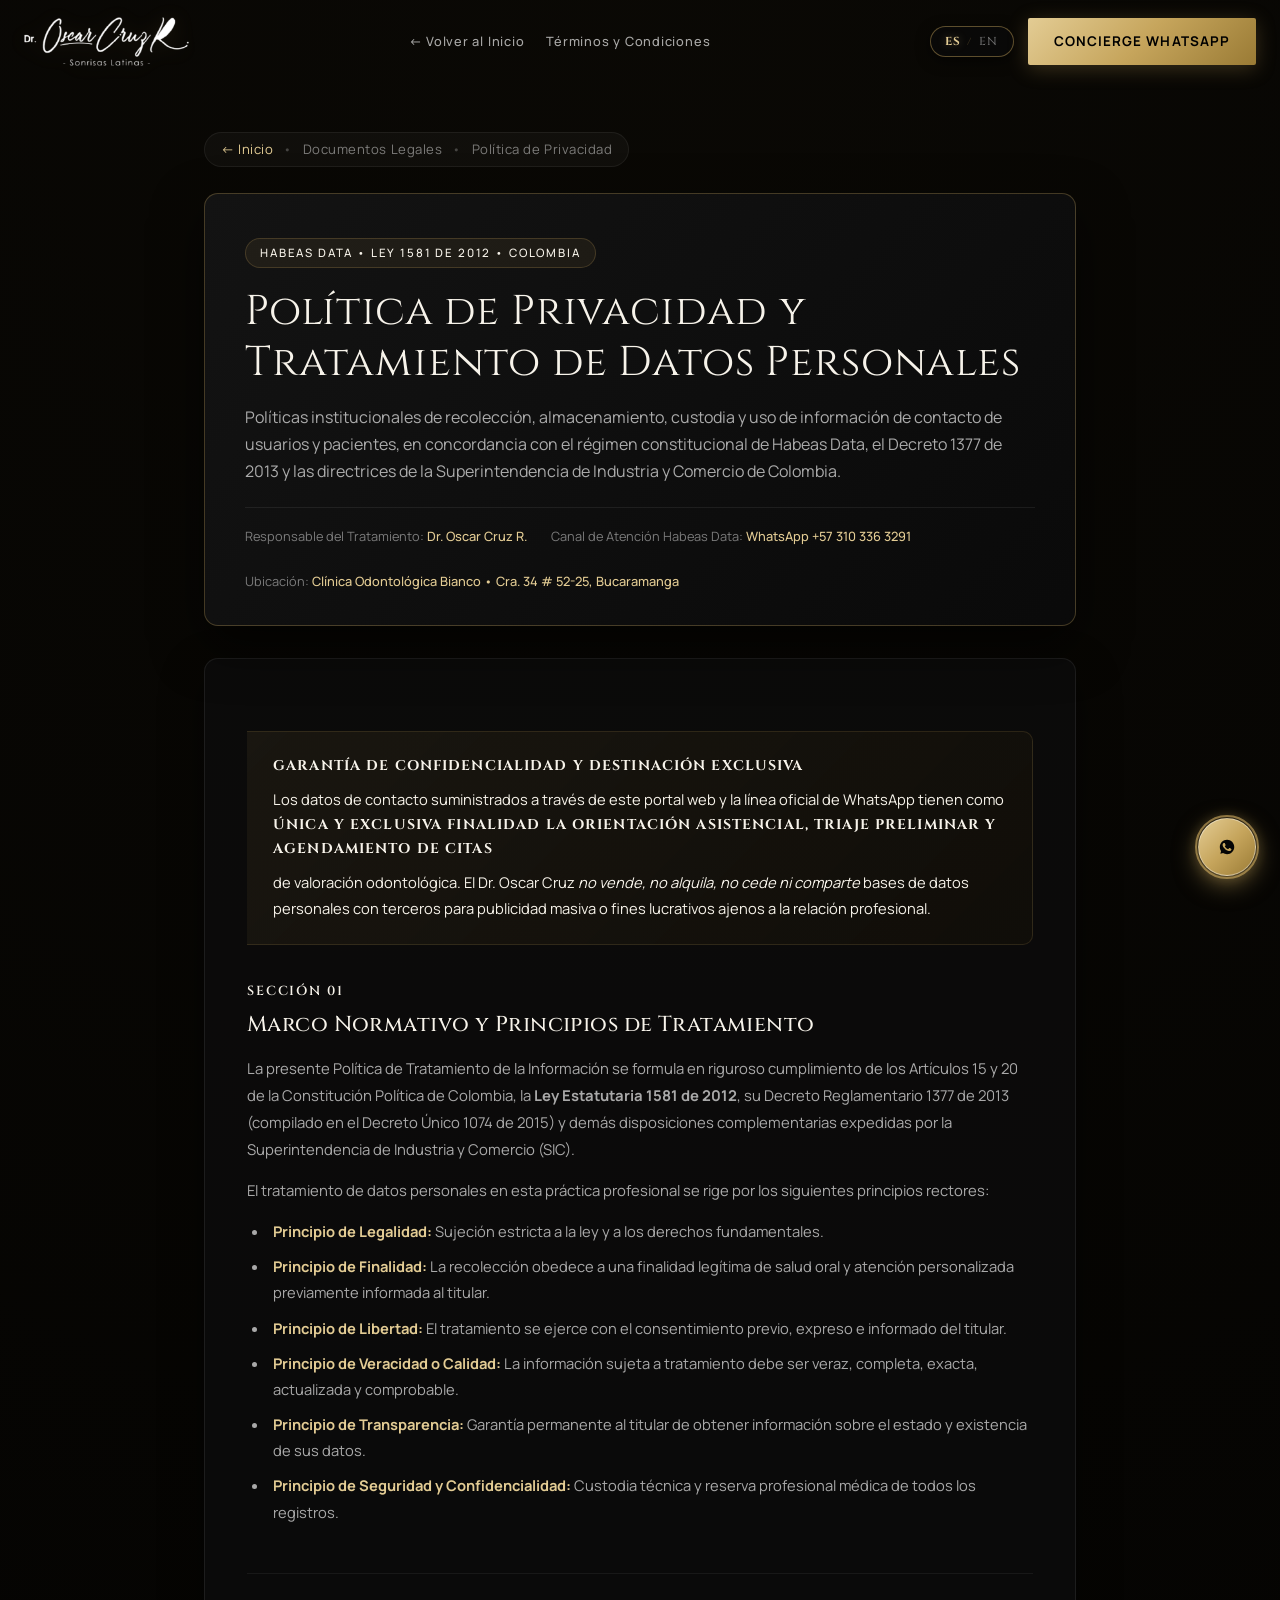
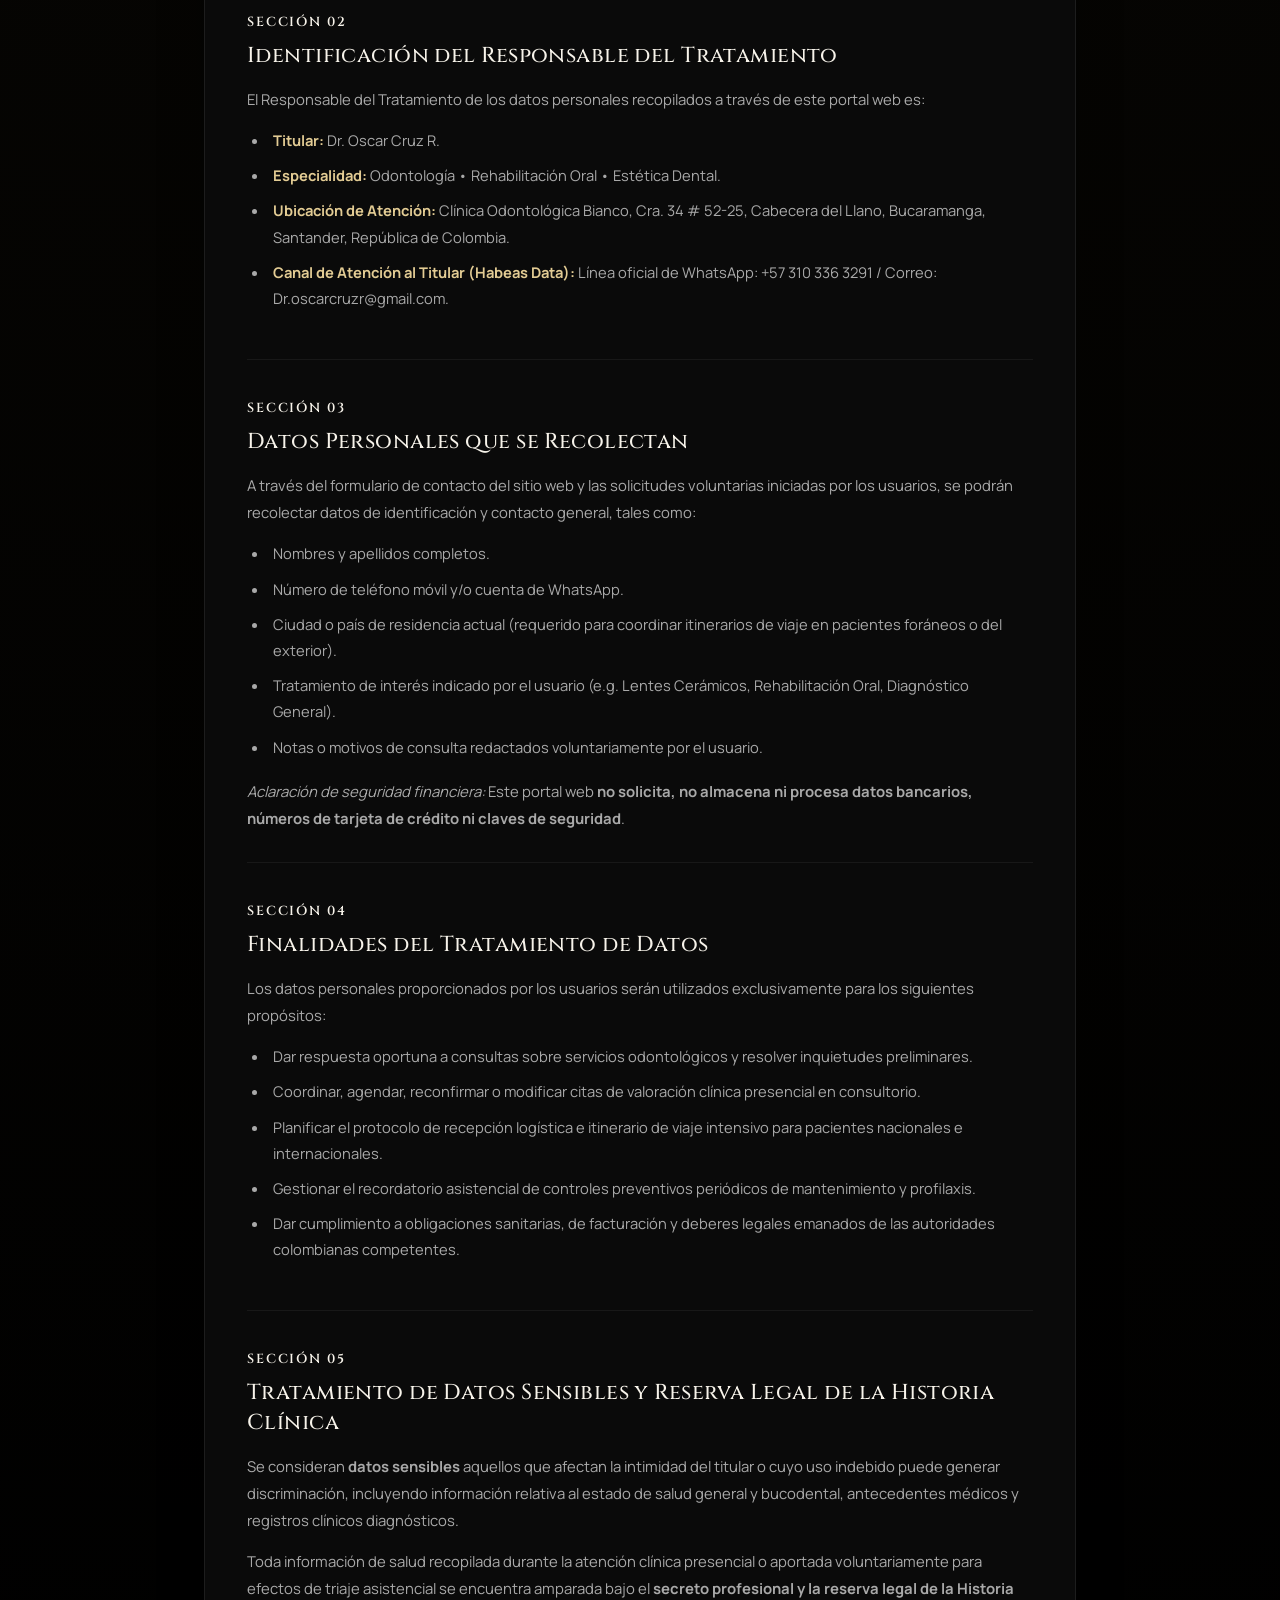
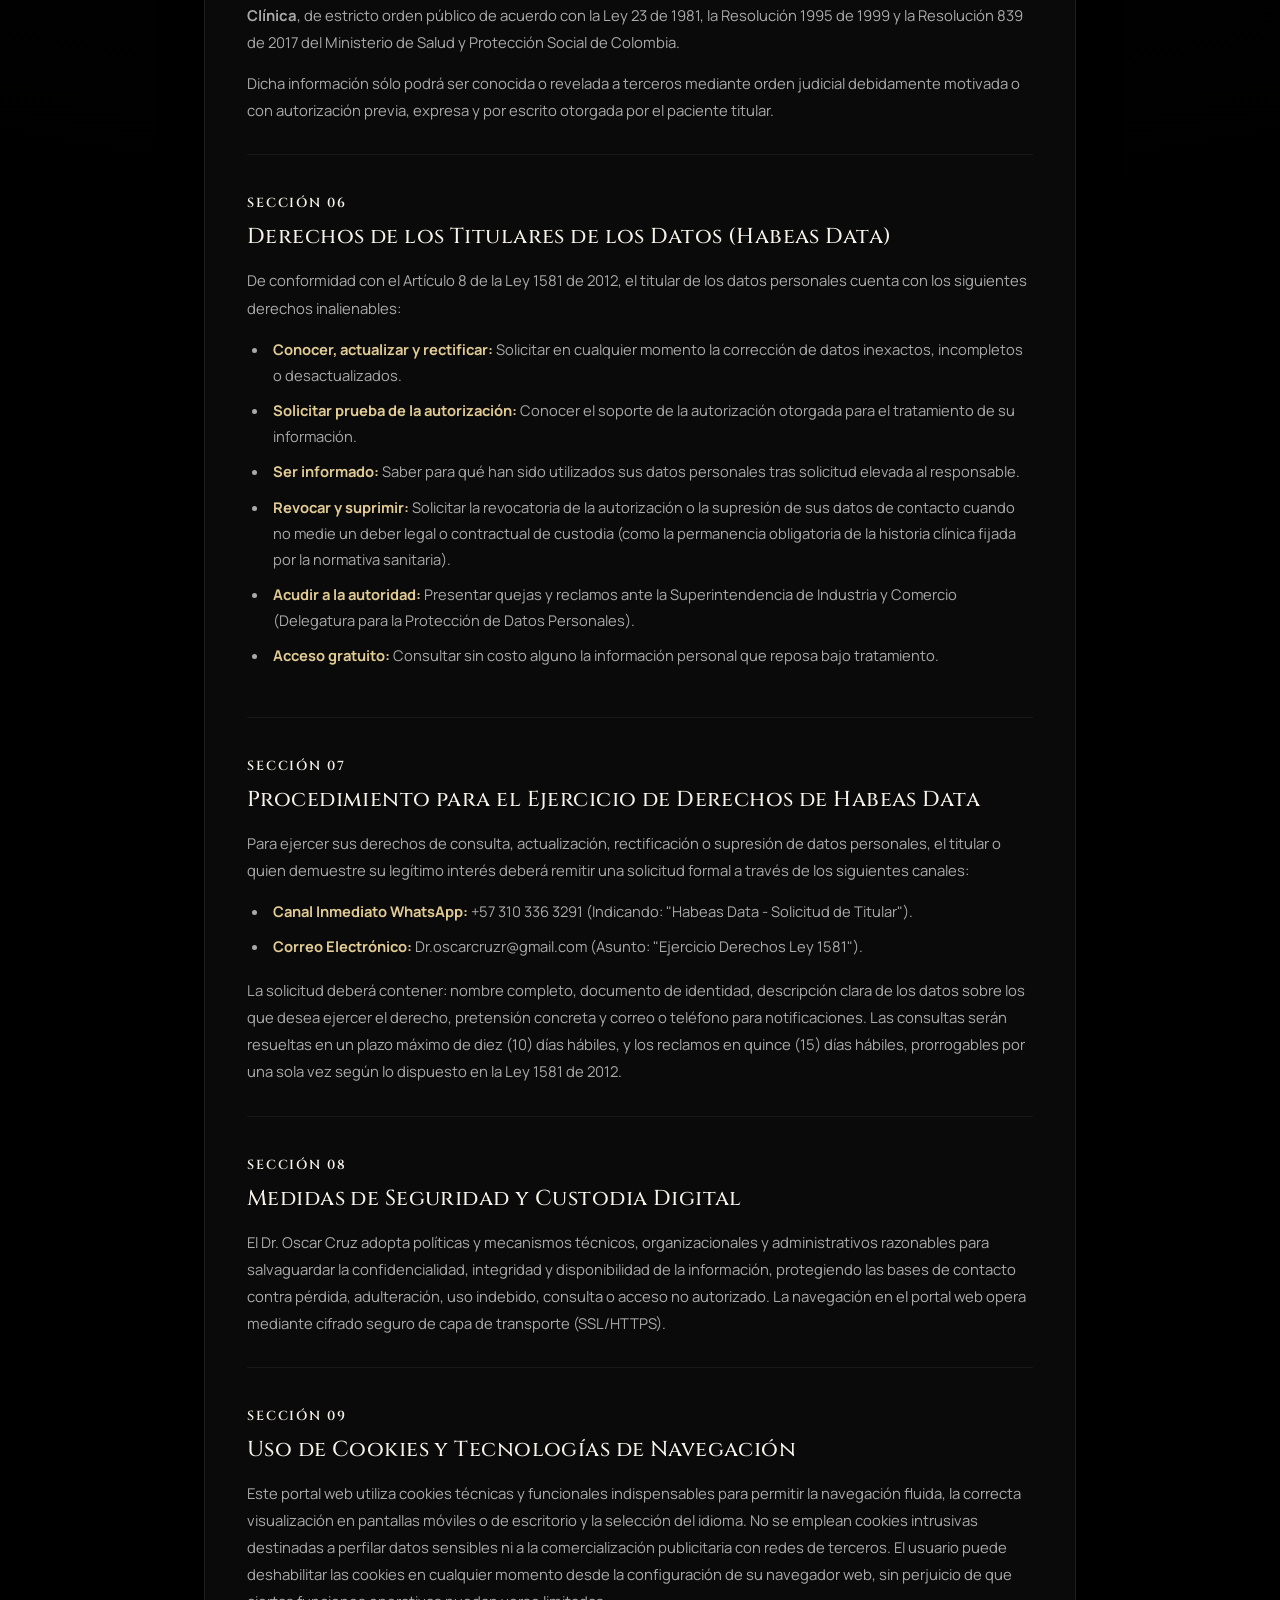
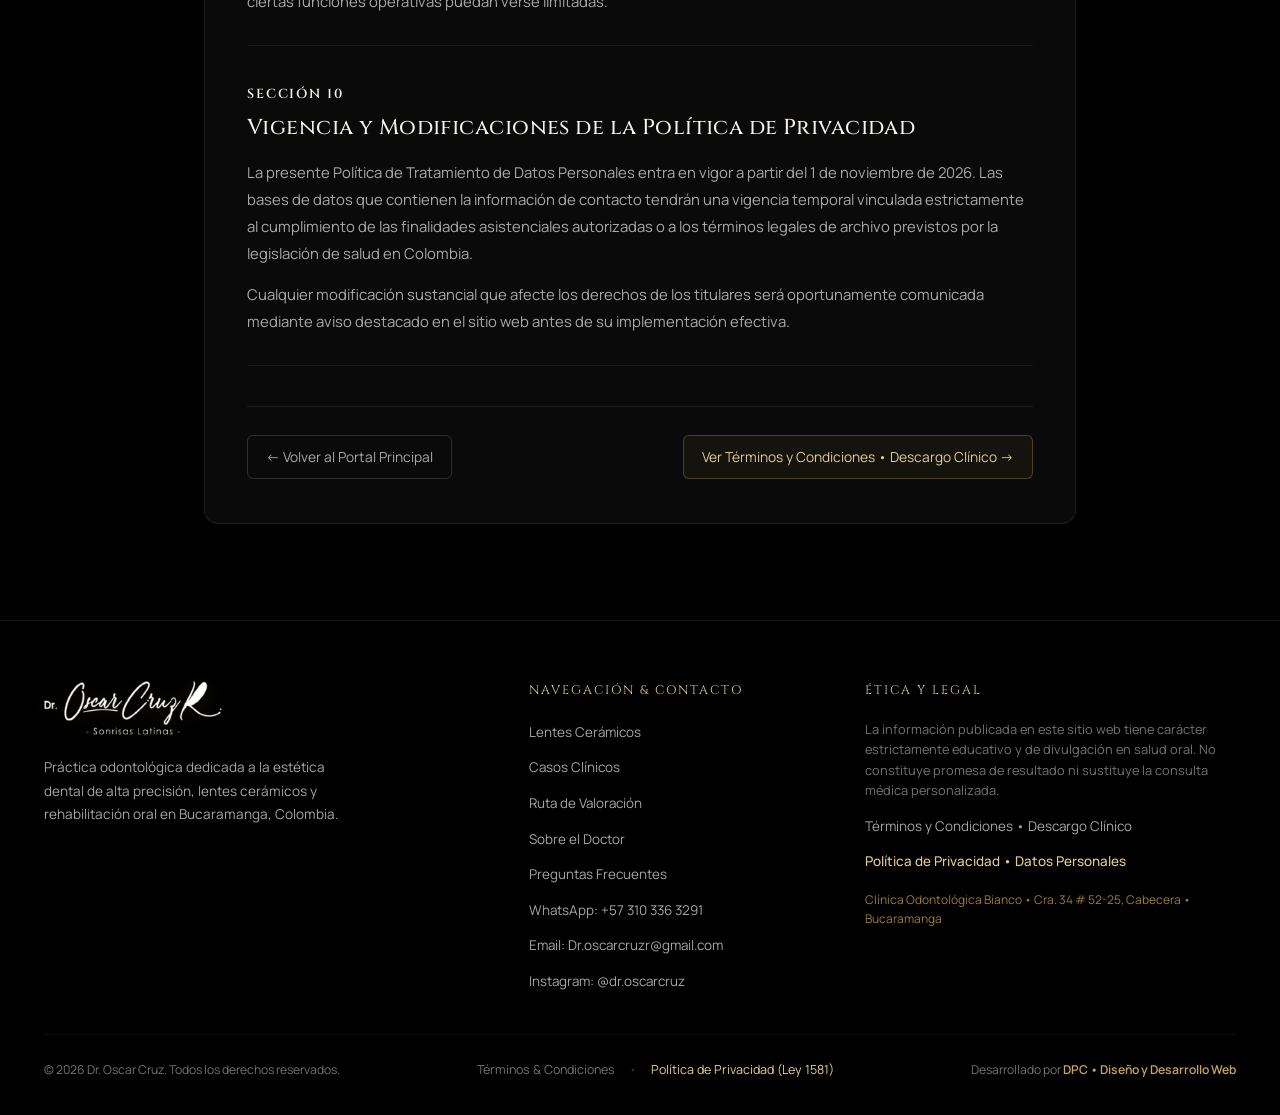
==== commit 9a741693: "feat: update official address (Clinica Odontologica Bianco), hours (8-12 and 2-6), and email (Dr.osc" ====
--- a/politica-de-privacidad.html
+++ b/politica-de-privacidad.html
@@ -113,7 +113,7 @@
                         <span>Canal de Atención Habeas Data:</span> <strong>WhatsApp +57 310 336 3291</strong>
                     </div>
                     <div class="legal-meta-item">
-                        <span>Ciudad:</span> <strong>Bucaramanga, Santander, Colombia</strong>
+                        <span>Ubicación:</span> <strong>Clínica Odontológica Bianco &bull; Cra. 34 # 52-25, Bucaramanga</strong>
                     </div>
                 </div>
             </div>
@@ -157,8 +157,8 @@
                     <ul class="legal-list">
                         <li><strong>Titular:</strong> Dr. Oscar Cruz R.</li>
                         <li><strong>Especialidad:</strong> Odontología &bull; Rehabilitación Oral &bull; Estética Dental.</li>
-                        <li><strong>Ubicación de Atención:</strong> Sector Cabecera del Llano, Bucaramanga, Santander, República de Colombia.</li>
-                        <li><strong>Canal de Atención al Titular (Habeas Data):</strong> Línea oficial de WhatsApp: +57 310 336 3291 / Correo: info@droscarcruz.com.</li>
+                        <li><strong>Ubicación de Atención:</strong> Clínica Odontológica Bianco, Cra. 34 # 52-25, Cabecera del Llano, Bucaramanga, Santander, República de Colombia.</li>
+                        <li><strong>Canal de Atención al Titular (Habeas Data):</strong> Línea oficial de WhatsApp: +57 310 336 3291 / Correo: Dr.oscarcruzr@gmail.com.</li>
                     </ul>
                 </div>
 
@@ -238,7 +238,7 @@
                     </p>
                     <ul class="legal-list">
                         <li><strong>Canal Inmediato WhatsApp:</strong> +57 310 336 3291 (Indicando: "Habeas Data - Solicitud de Titular").</li>
-                        <li><strong>Correo Electrónico:</strong> info@droscarcruz.com (Asunto: "Ejercicio Derechos Ley 1581").</li>
+                        <li><strong>Correo Electrónico:</strong> Dr.oscarcruzr@gmail.com (Asunto: "Ejercicio Derechos Ley 1581").</li>
                     </ul>
                     <p class="legal-body-p">
                         La solicitud deberá contener: nombre completo, documento de identidad, descripción clara de los datos sobre los que desea ejercer el derecho, pretensión concreta y correo o teléfono para notificaciones. Las consultas serán resueltas en un plazo máximo de diez (10) días hábiles, y los reclamos en quince (15) días hábiles, prorrogables por una sola vez según lo dispuesto en la Ley 1581 de 2012.
@@ -311,6 +311,7 @@
                         <li><a href="index.html#doctor">Sobre el Doctor</a></li>
                         <li><a href="index.html#preguntas">Preguntas Frecuentes</a></li>
                         <li><a href="https://wa.me/573103363291?text=Hola%20Dr.%20Oscar%20Cruz,%20quisiera%20agendar%20una%20valoraci%C3%B3n." target="_blank" rel="noopener">WhatsApp: +57 310 336 3291</a></li>
+                        <li><a href="mailto:Dr.oscarcruzr@gmail.com">Email: Dr.oscarcruzr@gmail.com</a></li>
                         <li><a href="https://www.instagram.com/dr.oscarcruz?utm_source=ig_web_button_share_sheet&xtok=ZDNlZDc0MzIxNw==" target="_blank" rel="noopener">Instagram: @dr.oscarcruz</a></li>
                     </ul>
                 </div>
@@ -326,7 +327,7 @@
                         <li><a href="politica-de-privacidad.html" style="color: var(--gold-soft); font-weight: 500;">Política de Privacidad &bull; Datos Personales</a></li>
                     </ul>
                     <p style="font-size: 0.75rem; color: var(--gold-deep);">
-                        Bucaramanga &bull; Santander &bull; República de Colombia
+                        Clínica Odontológica Bianco &bull; Cra. 34 # 52-25, Cabecera &bull; Bucaramanga
                     </p>
                 </div>
             </div>
